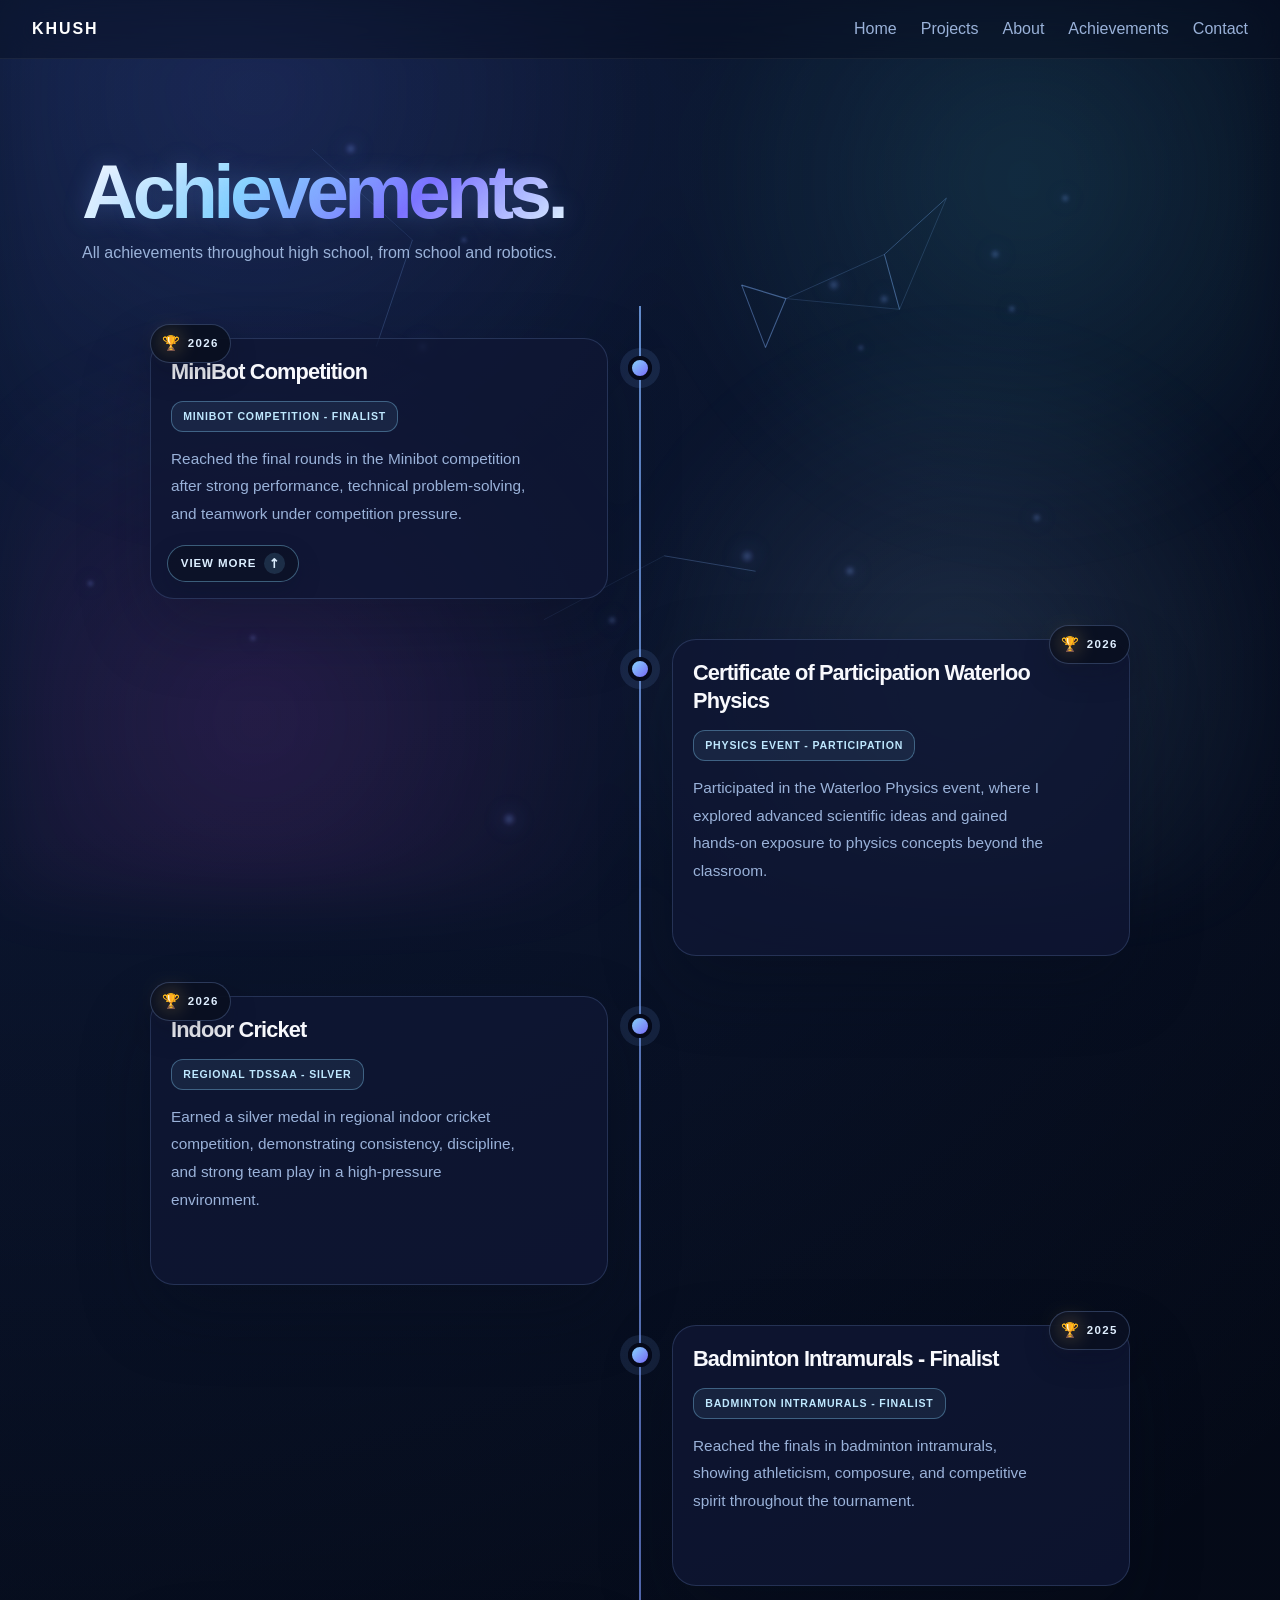
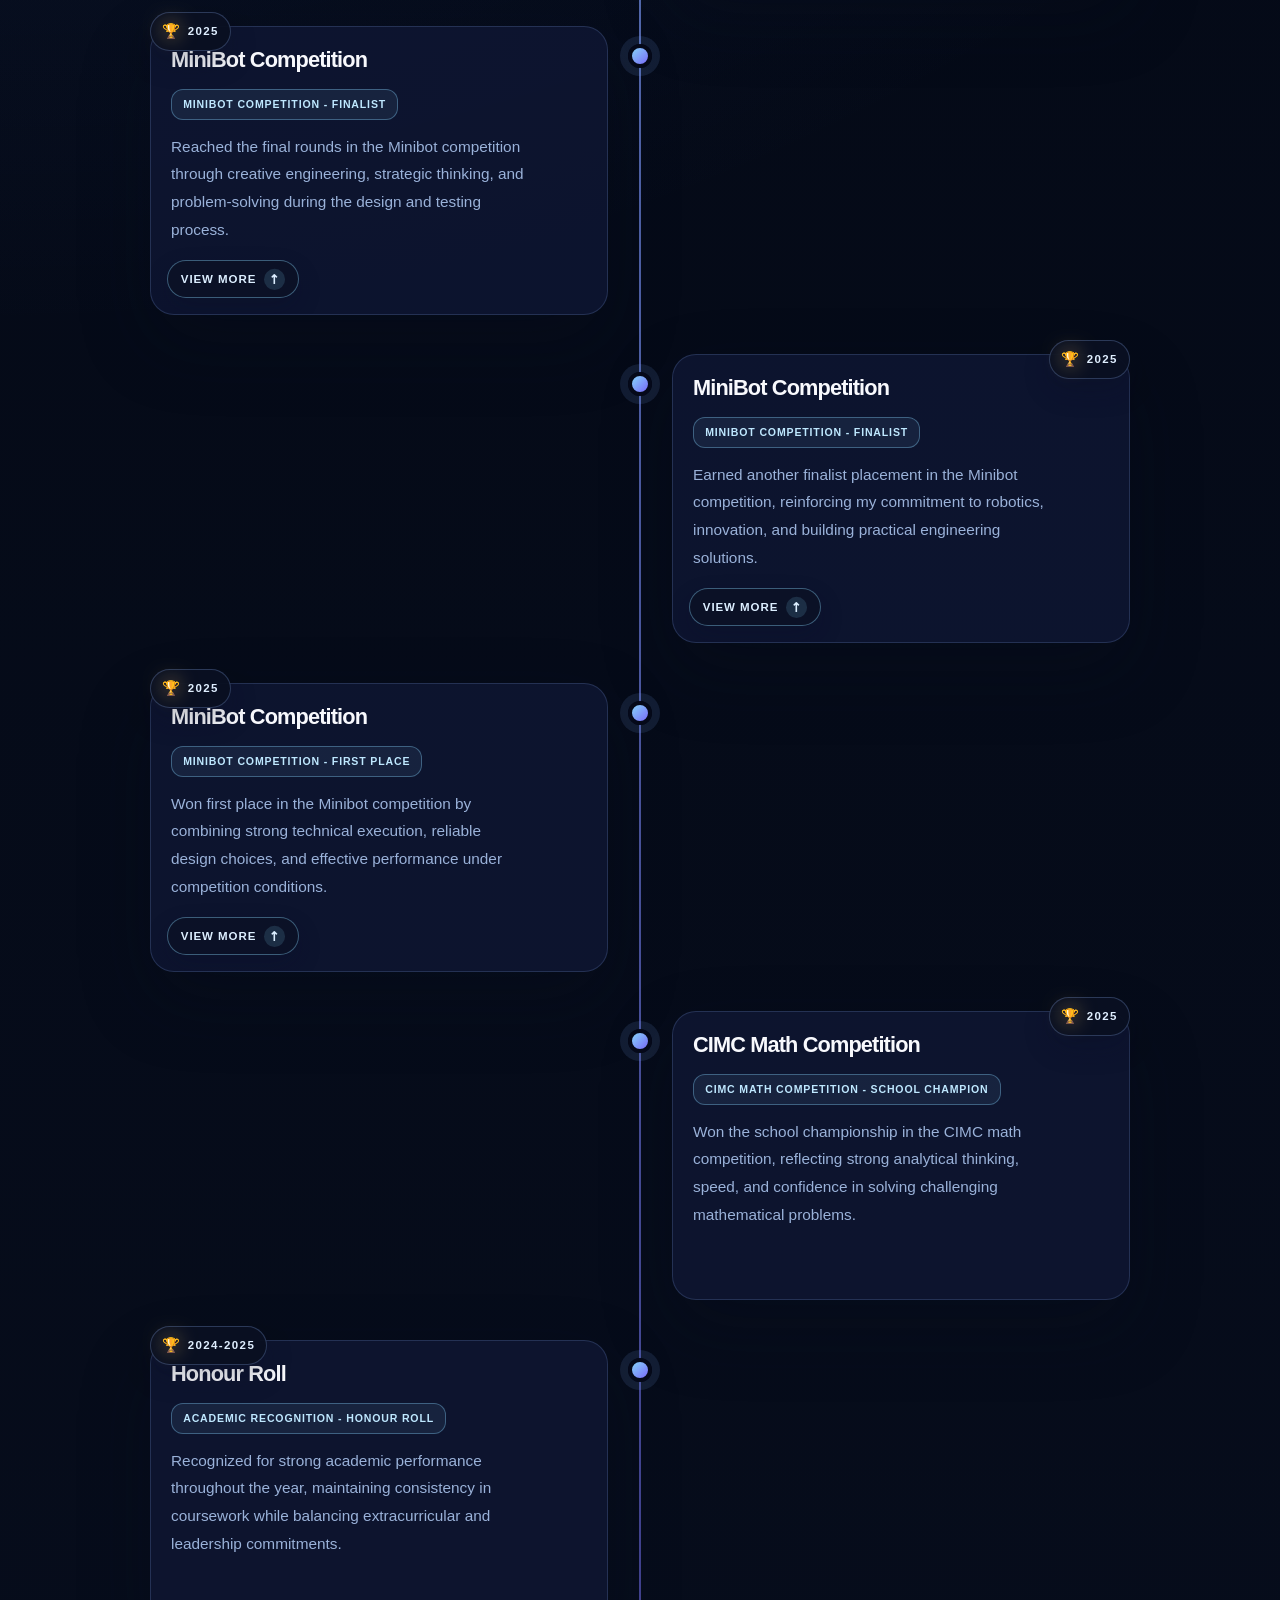
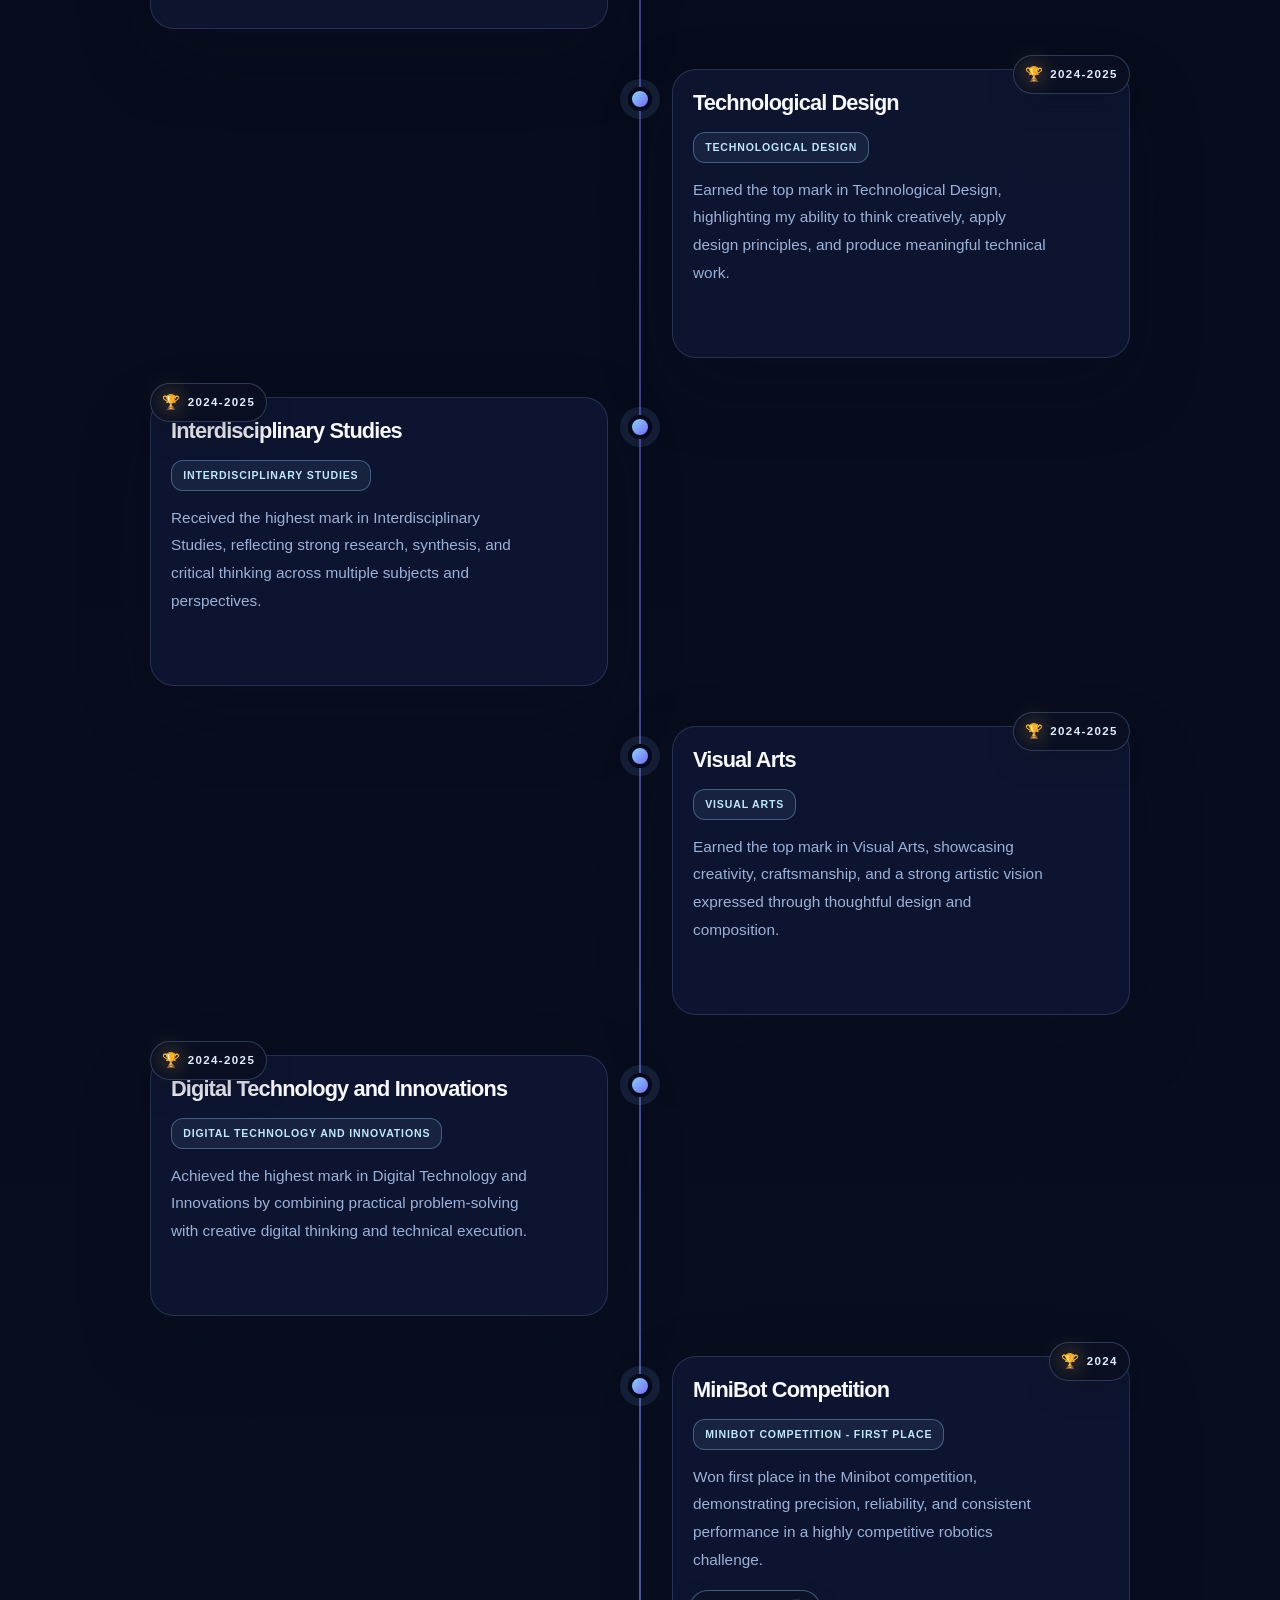
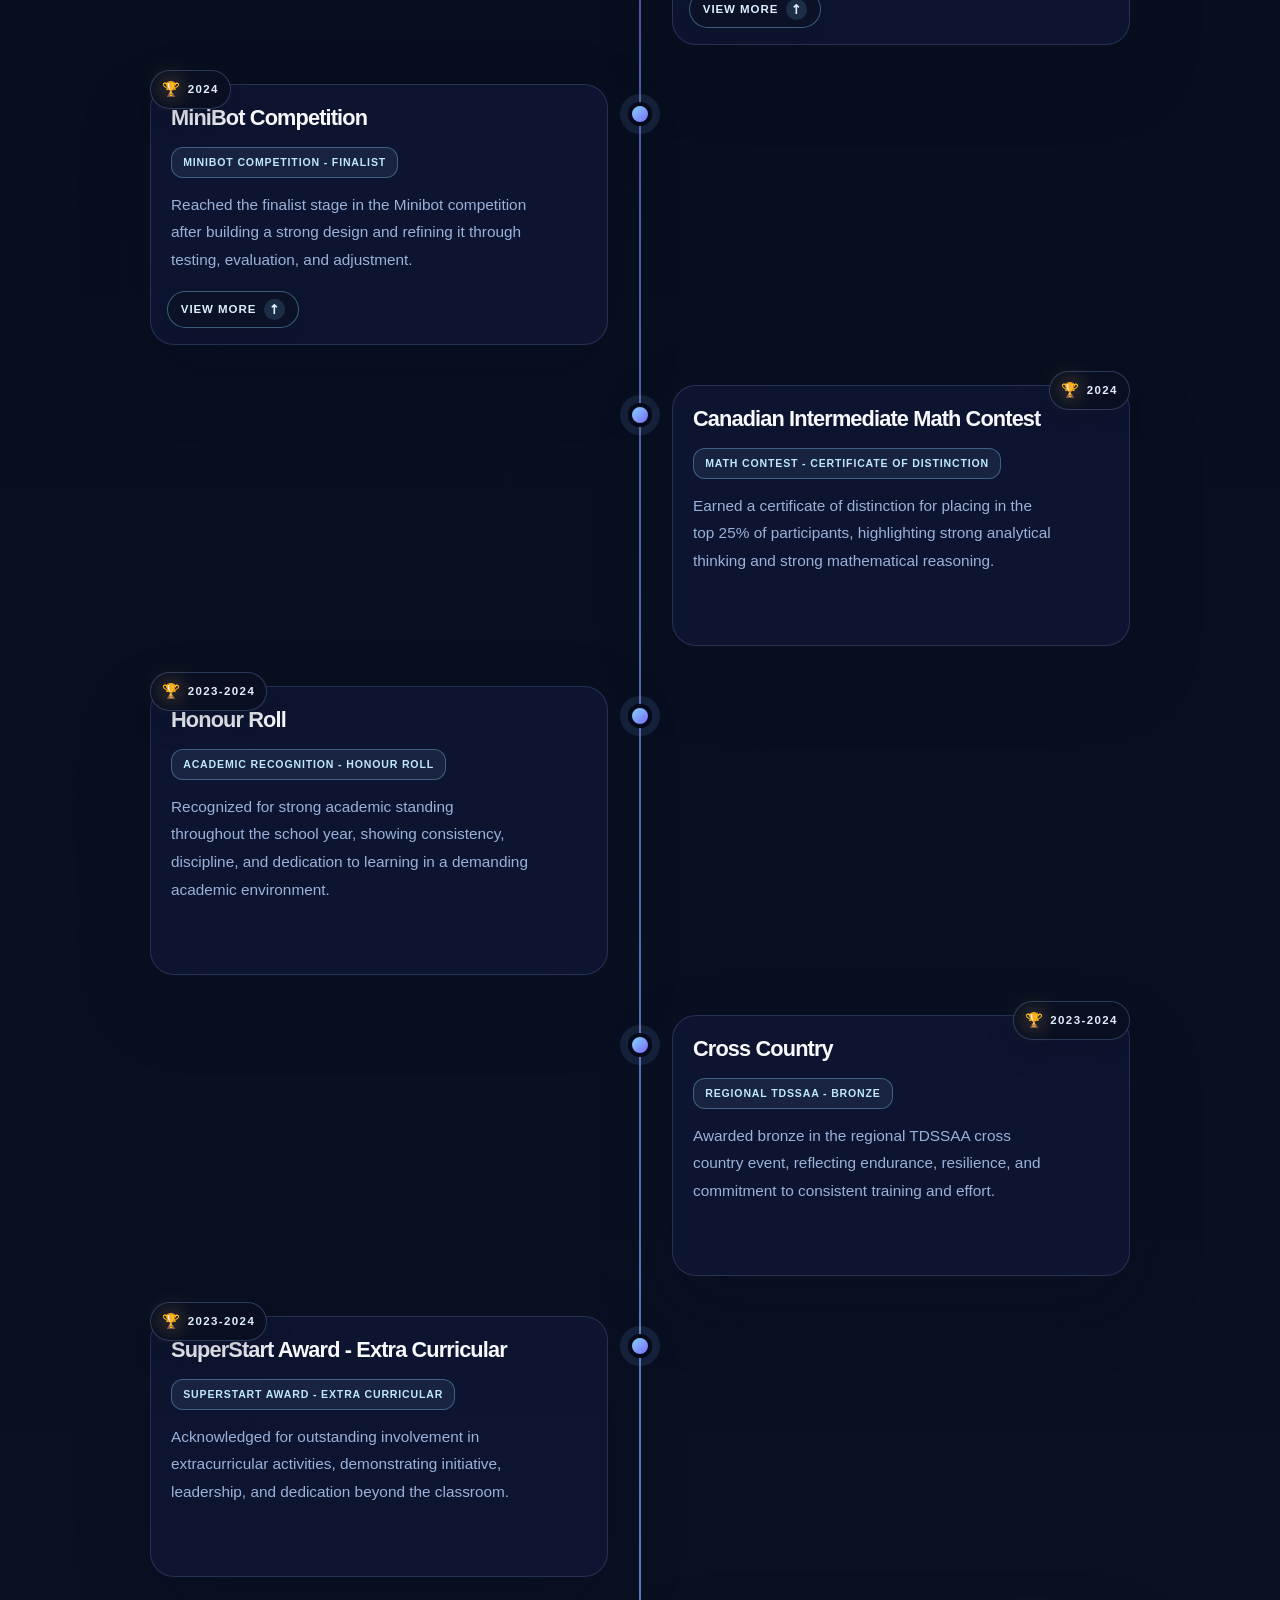
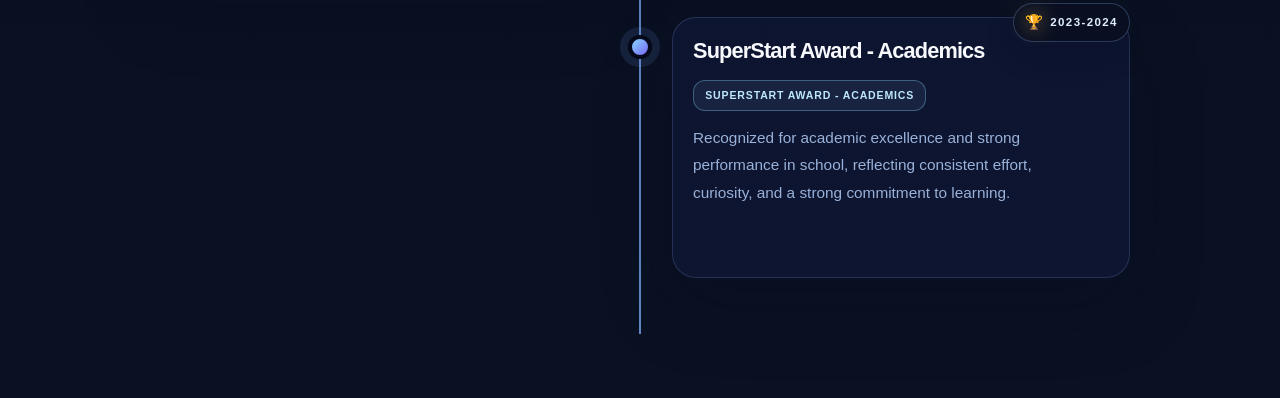
==== achievements.html @ 378b6eb4 "Initial portfolio" ====
<!DOCTYPE html>
<html lang="en">
<head>
  <meta charset="UTF-8" />
  <meta name="viewport" content="width=device-width, initial-scale=1.0" />
  <title>Achievements</title>
  <link rel="stylesheet" href="style.css" />
</head>
<body class="achievements-page">
  <div class="ambient-nodes" aria-hidden="true"></div>
  <div class="background-layer"></div>
  <div class="background-layer layer-two"></div>

  <header class="topbar">
    <a class="brand" href="index.html">KHUSH</a>
    <nav class="nav-links">
      <a href="index.html#home">Home</a>
      <a href="index.html#projects">Projects</a>
      <a href="index.html#about">About</a>
      <a href="achievements.html">Achievements</a>
      <a href="index.html#contact">Contact</a>
    </nav>
  </header>

  <main class="achievements-shell">
    <div class="achievements-header reveal">
      <h1 class="achievements-title">Achievements.</h1>
      <p>All achievements throughout high school, from school and robotics.</p>
    </div>

    <div class="timeline">
      <div class="timeline-item left">
        <div class="timeline-year"><span class="award-mark">🏆</span> 2026</div>
        <div class="timeline-card">
          <h3>MiniBot Competition</h3>
          <span class="timeline-tag">MiniBot Competition - Finalist</span>
          <p>Reached the final rounds in the Minibot competition after strong performance, technical problem-solving, and teamwork under competition pressure.</p>
          <a href="mini-bot.html" class="view-more">View More <span class="arrow">↗</span></a>
        </div>
      </div>

      <div class="timeline-item right">
        <div class="timeline-year"><span class="award-mark">🏆</span> 2026</div>
        <div class="timeline-card">
          <h3>Certificate of Participation Waterloo Physics</h3>
          <span class="timeline-tag">Physics Event - Participation</span>
          <p>Participated in the Waterloo Physics event, where I explored advanced scientific ideas and gained hands-on exposure to physics concepts beyond the classroom.</p>
        </div>
      </div>

      <div class="timeline-item left">
        <div class="timeline-year"><span class="award-mark">🏆</span> 2026</div>
        <div class="timeline-card">
          <h3>Indoor Cricket</h3>
          <span class="timeline-tag">Regional TDSSAA - Silver</span>
          <p>Earned a silver medal in regional indoor cricket competition, demonstrating consistency, discipline, and strong team play in a high-pressure environment.</p>
        </div>
      </div>

      <div class="timeline-item right">
        <div class="timeline-year"><span class="award-mark">🏆</span> 2025</div>
        <div class="timeline-card">
          <h3>Badminton Intramurals - Finalist</h3>
          <span class="timeline-tag">Badminton Intramurals - Finalist</span>
          <p>Reached the finals in badminton intramurals, showing athleticism, composure, and competitive spirit throughout the tournament.</p>
        </div>
      </div>

      <div class="timeline-item left">
        <div class="timeline-year"><span class="award-mark">🏆</span> 2025</div>
        <div class="timeline-card">
          <h3>MiniBot Competition</h3>
          <span class="timeline-tag">MiniBot Competition - Finalist</span>
          <p>Reached the final rounds in the Minibot competition through creative engineering, strategic thinking, and problem-solving during the design and testing process.</p>
          <a href="mini-bot.html" class="view-more">View More <span class="arrow">↗</span></a>
        </div>
      </div>

      <div class="timeline-item right">
        <div class="timeline-year"><span class="award-mark">🏆</span> 2025</div>
        <div class="timeline-card">
          <h3>MiniBot Competition</h3>
          <span class="timeline-tag">MiniBot Competition - Finalist</span>
          <p>Earned another finalist placement in the Minibot competition, reinforcing my commitment to robotics, innovation, and building practical engineering solutions.</p>
          <a href="mini-bot.html" class="view-more">View More <span class="arrow">↗</span></a>
        </div>
      </div>

      <div class="timeline-item left">
        <div class="timeline-year"><span class="award-mark">🏆</span> 2025</div>
        <div class="timeline-card">
          <h3>MiniBot Competition</h3>
          <span class="timeline-tag">MiniBot Competition - First Place</span>
          <p>Won first place in the Minibot competition by combining strong technical execution, reliable design choices, and effective performance under competition conditions.</p>
          <a href="mini-bot.html" class="view-more">View More <span class="arrow">↗</span></a>
        </div>
      </div>

      <div class="timeline-item right">
        <div class="timeline-year"><span class="award-mark">🏆</span> 2025</div>
        <div class="timeline-card">
          <h3>CIMC Math Competition</h3>
          <span class="timeline-tag">CIMC Math Competition - School Champion</span>
          <p>Won the school championship in the CIMC math competition, reflecting strong analytical thinking, speed, and confidence in solving challenging mathematical problems.</p>
        </div>
      </div>

      <div class="timeline-item left">
        <div class="timeline-year"><span class="award-mark">🏆</span> 2024-2025</div>
        <div class="timeline-card">
          <h3>Honour Roll</h3>
          <span class="timeline-tag">Academic Recognition - Honour Roll</span>
          <p>Recognized for strong academic performance throughout the year, maintaining consistency in coursework while balancing extracurricular and leadership commitments.</p>
        </div>
      </div>

      <div class="timeline-item right">
        <div class="timeline-year"><span class="award-mark">🏆</span> 2024-2025</div>
        <div class="timeline-card">
          <h3>Technological Design</h3>
          <span class="timeline-tag">Technological Design</span>
          <p>Earned the top mark in Technological Design, highlighting my ability to think creatively, apply design principles, and produce meaningful technical work.</p>
        </div>
      </div>

      <div class="timeline-item left">
        <div class="timeline-year"><span class="award-mark">🏆</span> 2024-2025</div>
        <div class="timeline-card">
          <h3>Interdisciplinary Studies</h3>
          <span class="timeline-tag">Interdisciplinary Studies</span>
          <p>Received the highest mark in Interdisciplinary Studies, reflecting strong research, synthesis, and critical thinking across multiple subjects and perspectives.</p>
        </div>
      </div>

      <div class="timeline-item right">
        <div class="timeline-year"><span class="award-mark">🏆</span> 2024-2025</div>
        <div class="timeline-card">
          <h3>Visual Arts</h3>
          <span class="timeline-tag">Visual Arts</span>
          <p>Earned the top mark in Visual Arts, showcasing creativity, craftsmanship, and a strong artistic vision expressed through thoughtful design and composition.</p>
        </div>
      </div>

      <div class="timeline-item left">
        <div class="timeline-year"><span class="award-mark">🏆</span> 2024-2025</div>
        <div class="timeline-card">
          <h3>Digital Technology and Innovations</h3>
          <span class="timeline-tag">Digital Technology and Innovations</span>
          <p>Achieved the highest mark in Digital Technology and Innovations by combining practical problem-solving with creative digital thinking and technical execution.</p>
        </div>
      </div>

      <div class="timeline-item right">
        <div class="timeline-year"><span class="award-mark">🏆</span> 2024</div>
        <div class="timeline-card">
          <h3>MiniBot Competition</h3>
          <span class="timeline-tag">MiniBot Competition - First Place</span>
          <p>Won first place in the Minibot competition, demonstrating precision, reliability, and consistent performance in a highly competitive robotics challenge.</p>
          <a href="mini-bot.html" class="view-more">View More <span class="arrow">↗</span></a>
        </div>
      </div>

      <div class="timeline-item left">
        <div class="timeline-year"><span class="award-mark">🏆</span> 2024</div>
        <div class="timeline-card">
          <h3>MiniBot Competition</h3>
          <span class="timeline-tag">MiniBot Competition - Finalist</span>
          <p>Reached the finalist stage in the Minibot competition after building a strong design and refining it through testing, evaluation, and adjustment.</p>
          <a href="mini-bot.html" class="view-more">View More <span class="arrow">↗</span></a>
        </div>
      </div>

      <div class="timeline-item right">
        <div class="timeline-year"><span class="award-mark">🏆</span> 2024</div>
        <div class="timeline-card">
          <h3>Canadian Intermediate Math Contest</h3>
          <span class="timeline-tag">Math Contest - Certificate of Distinction</span>
          <p>Earned a certificate of distinction for placing in the top 25% of participants, highlighting strong analytical thinking and strong mathematical reasoning.</p>
        </div>
      </div>

      <div class="timeline-item left">
        <div class="timeline-year"><span class="award-mark">🏆</span> 2023-2024</div>
        <div class="timeline-card">
          <h3>Honour Roll</h3>
          <span class="timeline-tag">Academic Recognition - Honour Roll</span>
          <p>Recognized for strong academic standing throughout the school year, showing consistency, discipline, and dedication to learning in a demanding academic environment.</p>
        </div>
      </div>

      <div class="timeline-item right">
        <div class="timeline-year"><span class="award-mark">🏆</span> 2023-2024</div>
        <div class="timeline-card">
          <h3>Cross Country</h3>
          <span class="timeline-tag">Regional TDSSAA - Bronze</span>
          <p>Awarded bronze in the regional TDSSAA cross country event, reflecting endurance, resilience, and commitment to consistent training and effort.</p>
        </div>
      </div>

      <div class="timeline-item left">
        <div class="timeline-year"><span class="award-mark">🏆</span> 2023-2024</div>
        <div class="timeline-card">
          <h3>SuperStart Award - Extra Curricular</h3>
          <span class="timeline-tag">SuperStart Award - Extra Curricular</span>
          <p>Acknowledged for outstanding involvement in extracurricular activities, demonstrating initiative, leadership, and dedication beyond the classroom.</p>
        </div>
      </div>

      <div class="timeline-item right">
        <div class="timeline-year"><span class="award-mark">🏆</span> 2023-2024</div>
        <div class="timeline-card">
          <h3>SuperStart Award - Academics</h3>
          <span class="timeline-tag">SuperStart Award - Academics</span>
          <p>Recognized for academic excellence and strong performance in school, reflecting consistent effort, curiosity, and a strong commitment to learning.</p>
        </div>
      </div>
    </div>
  </main>

  <script>
    (() => {
      const prefersReducedMotion = window.matchMedia('(prefers-reduced-motion: reduce)').matches;
      if (prefersReducedMotion) return;

      const revealItems = document.querySelectorAll('.timeline-item, .achievements-header');
      revealItems.forEach((item, index) => {
        item.classList.add('reveal');
        item.style.transitionDelay = `${index * 90}ms`;
      });

      const observer = new IntersectionObserver((entries) => {
        entries.forEach(entry => {
          if (entry.isIntersecting) {
            entry.target.classList.add('visible');
            observer.unobserve(entry.target);
          }
        });
      }, { threshold: 0.12 });

      revealItems.forEach(item => observer.observe(item));

      const container = document.querySelector('.ambient-nodes');
      if (!container) return;

      const svg = document.createElementNS('http://www.w3.org/2000/svg', 'svg');
      svg.setAttribute('class', 'ambient-network');
      svg.setAttribute('viewBox', '0 0 1440 900');
      svg.setAttribute('preserveAspectRatio', 'none');
      container.appendChild(svg);

      const pointer = { x: window.innerWidth / 2, y: window.innerHeight / 2, active: false };
      const nodes = [];
      let frameCount = 0;

      for (let i = 0; i < 16; i += 1) {
        const node = document.createElement('span');
        node.className = 'ambient-node';
        const size = Math.random() * 7 + 6;
        const x = Math.random() * (window.innerWidth - 140) + 70;
        const y = Math.random() * (window.innerHeight - 140) + 70;

        node.style.width = `${size}px`;
        node.style.height = `${size}px`;
        node.style.left = `${x}px`;
        node.style.top = `${y}px`;
        node.dataset.x = String(x);
        node.dataset.y = String(y);
        node.dataset.baseX = String(x);
        node.dataset.baseY = String(y);
        node.dataset.vx = '0';
        node.dataset.vy = '0';
        container.appendChild(node);
        nodes.push(node);
      }

      document.addEventListener('pointermove', event => {
        pointer.x += (event.clientX - pointer.x) * 0.08;
        pointer.y += (event.clientY - pointer.y) * 0.08;
        pointer.active = true;
      });

      document.addEventListener('pointerleave', () => {
        pointer.active = false;
      });

      document.querySelectorAll('.timeline-card').forEach(card => {
        card.addEventListener('pointermove', event => {
          const rect = card.getBoundingClientRect();
          const x = event.clientX - rect.left;
          const y = event.clientY - rect.top;
          card.style.setProperty('--pointer-x', `${x}px`);
          card.style.setProperty('--pointer-y', `${y}px`);
        });

        card.addEventListener('pointerleave', () => {
          card.style.setProperty('--pointer-x', '50%');
          card.style.setProperty('--pointer-y', '50%');
        });
      });

      function updateBackground() {
        frameCount += 1;
        const lines = [];
        const maxDistance = 150;

        nodes.forEach(node => {
          let x = Number(node.dataset.x);
          let y = Number(node.dataset.y);
          let vx = Number(node.dataset.vx);
          let vy = Number(node.dataset.vy);

          const baseX = Number(node.dataset.baseX);
          const baseY = Number(node.dataset.baseY);
          const pullX = (baseX - x) * 0.002;
          const pullY = (baseY - y) * 0.002;
          vx += pullX;
          vy += pullY;

          const dx = pointer.x - x;
          const dy = pointer.y - y;
          const distance = Math.hypot(dx, dy) || 1;

          if (pointer.active && distance < 210) {
            const force = (210 - distance) / 210;
            vx += (dx / distance) * 0.24 * force;
            vy += (dy / distance) * 0.24 * force;
          }

          vx *= 0.96;
          vy *= 0.96;
          x += vx;
          y += vy;

          x = Math.max(20, Math.min(window.innerWidth - 20, x));
          y = Math.max(20, Math.min(window.innerHeight - 20, y));

          node.dataset.x = String(x);
          node.dataset.y = String(y);
          node.dataset.vx = String(vx);
          node.dataset.vy = String(vy);
          node.style.left = `${x}px`;
          node.style.top = `${y}px`;

          const glow = pointer.active && distance < 190 ? 0.9 + (1 - distance / 190) * 0.9 : 0.6;
          node.style.opacity = String(glow);
          node.style.transform = `translate(-50%, -50%) scale(${0.9 + glow * 0.75})`;
        });

        for (let i = 0; i < nodes.length; i += 1) {
          for (let j = i + 1; j < nodes.length; j += 1) {
            const a = nodes[i];
            const b = nodes[j];
            const ax = Number(a.dataset.x);
            const ay = Number(a.dataset.y);
            const bx = Number(b.dataset.x);
            const by = Number(b.dataset.y);
            const dx = bx - ax;
            const dy = by - ay;
            const distance = Math.hypot(dx, dy) || 1;

            if (distance < maxDistance) {
              const opacity = 1 - distance / maxDistance;
              lines.push(`<line x1="${ax}" y1="${ay}" x2="${bx}" y2="${by}" stroke="rgba(132, 180, 255, ${0.18 + opacity * 0.42})" stroke-width="${0.6 + opacity * 0.9}" />`);
            }
          }
        }

        if (pointer.active) {
          nodes.forEach(node => {
            const x = Number(node.dataset.x);
            const y = Number(node.dataset.y);
            const dx = pointer.x - x;
            const dy = pointer.y - y;
            const distance = Math.hypot(dx, dy) || 1;

            if (distance < 180) {
              const opacity = 1 - distance / 180;
              lines.push(`<line x1="${x}" y1="${y}" x2="${pointer.x}" y2="${pointer.y}" stroke="rgba(164, 214, 255, ${0.08 + opacity * 0.22})" stroke-width="${0.5 + opacity * 0.8}" />`);
            }
          });
        }

        if (pointer.active || frameCount % 4 === 0) {
          svg.innerHTML = lines.join('');
        }

        requestAnimationFrame(updateBackground);
      }

      requestAnimationFrame(updateBackground);
    })();
  </script>
</body>
</html>
---- style.css ----
:root {
  color-scheme: dark;
  font-family: Inter, system-ui, -apple-system, BlinkMacSystemFont, 'Segoe UI', sans-serif;
  font-size: 16px;
  line-height: 1.6;
  color: #f8f9fd;
  background: #050816;
  --surface: rgba(11, 18, 46, 0.88);
  --surface-strong: rgba(15, 23, 57, 0.96);
  --accent: #59d6ff;
  --accent-strong: #7b6dff;
  --text-muted: #9ab2d9;
  --shadow: 0 35px 120px rgba(12, 23, 53, 0.28);
}

* {
  box-sizing: border-box;
}

html {
  scroll-behavior: smooth;
}

body {
  position: relative;
  margin: 0;
  min-height: 100vh;
  overflow-x: hidden;
  font-family: "Segoe UI", "Inter", "Helvetica Neue", Arial, sans-serif;
  background: radial-gradient(circle at top left, rgba(52, 87, 255, 0.24), transparent 28%),
    radial-gradient(circle at 20% 15%, rgba(121, 73, 255, 0.18), transparent 20%),
    radial-gradient(circle at right center, rgba(88, 245, 199, 0.12), transparent 28%),
    linear-gradient(160deg, #030414, #071020 35%, #0c1028 100%);
}

.ambient-nodes {
  position: fixed;
  inset: 0;
  pointer-events: none;
  z-index: 0;
  overflow: hidden;
}

.ambient-network {
  position: absolute;
  inset: 0;
  width: 100%;
  height: 100%;
  display: block;
}

.ambient-node {
  position: absolute;
  border-radius: 50%;
  background: radial-gradient(circle, rgba(168, 206, 255, 0.8), rgba(140, 160, 255, 0.28) 42%, transparent 72%);
  box-shadow: 0 0 18px rgba(131, 181, 255, 0.25);
  opacity: 0.7;
  transform: translate(-50%, -50%);
  will-change: transform, left, top, opacity;
}

.background-layer {
  position: fixed;
  inset: 0;
  pointer-events: none;
  background: radial-gradient(circle at 20% 10%, rgba(101, 122, 255, 0.14), transparent 35%),
    radial-gradient(circle at 80% 20%, rgba(86, 236, 255, 0.12), transparent 30%);
  filter: blur(32px);
  animation: drift 18s infinite alternate ease-in-out;
}

.background-layer.layer-two {
  background: radial-gradient(circle at 20% 80%, rgba(234, 80, 255, 0.12), transparent 32%),
    radial-gradient(circle at 75% 75%, rgba(154, 210, 255, 0.14), transparent 30%);
  animation-duration: 24s;
}

.ambient-nodes {
  position: fixed;
  inset: 0;
  pointer-events: none;
  z-index: 0;
  overflow: hidden;
}

.ambient-node {
  position: absolute;
  border-radius: 50%;
  background: radial-gradient(circle, rgba(133, 170, 255, 0.55), rgba(120, 142, 255, 0.18) 42%, transparent 70%);
  filter: blur(1px);
  opacity: 0.35;
  transition: transform 0.2s ease-out, opacity 0.2s ease-out;
}

@keyframes drift {
  from { transform: translate(0, 0) scale(1); }
  to { transform: translate(14px, -16px) scale(1.05); }
}

.topbar {
  position: sticky;
  top: 0;
  z-index: 20;
  display: flex;
  justify-content: space-between;
  align-items: center;
  gap: 1rem;
  padding: 1rem 2rem;
  backdrop-filter: blur(22px);
  background: rgba(8, 14, 32, 0.45);
  border-bottom: 1px solid rgba(255, 255, 255, 0.06);
}

.brand {
  color: #fff;
  font-weight: 700;
  letter-spacing: 0.12em;
  text-decoration: none;
}

.nav-links {
  display: flex;
  align-items: center;
  gap: 1.5rem;
}

.nav-links a {
  color: var(--text-muted);
  text-decoration: none;
  transition: color 0.24s ease;
}

.nav-links a:hover {
  color: #fff;
}

.nav-toggle {
  display: none;
  border: none;
  background: rgba(255, 255, 255, 0.08);
  color: #fff;
  padding: 0.85rem 1rem;
  border-radius: 999px;
  cursor: pointer;
}

.nav-links {
  display: flex;
  align-items: center;
  gap: 1.5rem;
  overflow: hidden;
}

.nav-links.open {
  max-height: 260px;
  opacity: 1;
}

.section {
  position: relative;
  max-width: 1240px;
  margin: 0 auto;
  padding: 4.5rem 2rem;
  z-index: 1;
}

.hero {
  display: grid;
  grid-template-columns: minmax(280px, 0.9fr) minmax(0, 1.4fr);
  gap: 4rem;
  align-items: flex-start;
  padding-top: 8rem;
  padding-bottom: 2rem;
  min-height: 70vh;
}

.hero-panel {
  position: relative;
  display: flex;
  flex-direction: column;
  align-items: center;
  justify-content: flex-start;
  gap: 1.75rem;
  min-height: 520px;
  padding-top: 0;
}

.portrait-wrap {
  display: flex;
  justify-content: center;
  align-items: center;
  width: min(100%, 320px);
  margin: 0;
}

.portrait-frame {
  position: relative;
  width: 270px;
  height: 270px;
  border-radius: 50%;
  overflow: hidden;
  border: 2px solid rgba(150, 196, 255, 0.4);
  box-shadow: 0 25px 65px rgba(87, 111, 255, 0.18);
  background: linear-gradient(135deg, rgba(92, 124, 255, 0.3), rgba(72, 235, 255, 0.18));
  margin-top: 0;
}

.portrait-frame img {
  width: 100%;
  height: 100%;
  object-fit: cover;
  display: block;
}

.panel-blob {
  position: absolute;
  inset: -80px -30px auto auto;
  width: 220px;
  height: 220px;
  background: radial-gradient(circle, rgba(92, 253, 206, 0.26), transparent 55%);
  filter: blur(38px);
  z-index: -1;
}

.hero-copy {
  display: flex;
  flex-direction: column;
  align-items: flex-start;
}

.intro-line {
  margin: 0 0 1rem;
  display: flex;
  flex-direction: column;
  gap: 0.2rem;
  line-height: 0.92;
}

.intro-prefix {
  color: #f4f8ff;
  font-size: clamp(3.2rem, 5vw, 5.3rem);
  font-weight: 600;
  letter-spacing: -0.06em;
  font-family: Arial, Helvetica, sans-serif;
}

.intro-name {
  display: inline-block;
  font-size: clamp(3.2rem, 5vw, 5.3rem);
  font-weight: 700;
  letter-spacing: -0.06em;
  background: linear-gradient(135deg, #ffffff 0%, #dff3ff 12%, #8ad8ff 35%, #7d6dff 68%, #e3f7ff 100%);
  -webkit-background-clip: text;
  background-clip: text;
  color: transparent;
  text-shadow: 0 0 24px rgba(120, 168, 255, 0.26);
  font-family: Arial, Helvetica, sans-serif;
}

.hero-detail-stack {
  width: 100%;
  display: flex;
  flex-direction: column;
  gap: 1.4rem;
  padding-top: 2rem;
  padding-bottom: 4rem;
}

.hero-subtitle {
  margin: 0;
  color: #a9c4ff;
  font-size: 1rem;
  letter-spacing: 0.1em;
  text-transform: uppercase;
  font-family: 'Segoe UI', Tahoma, Geneva, Verdana, sans-serif;
}

.hero-copy h1 {
  font-size: clamp(2.7rem, 4.2vw, 4.5rem);
  margin: 0;
  line-height: 1.04;
  font-family: 'Palatino Linotype', 'Book Antiqua', Georgia, serif;
  letter-spacing: -0.05em;
}

.hero-intro {
  margin: 0;
  color: #dbeaff;
  font-size: clamp(0.9rem, 1.2vw, 1.2rem);
  line-height: 1.7;
  max-width: 48rem;
  font-family: 'Palatino Linotype', 'Book Antiqua', Georgia, serif;
}

.hero-text {
  max-width: 48rem;
  margin: 0;
  color: var(--text-muted);
  font-size: 1rem;
  line-height: 1.9;
  font-family: 'Palatino Linotype', 'Book Antiqua', Georgia, serif;
}

.hero-actions {
  display: flex;
  gap: 1rem;
  flex-wrap: wrap;
  margin-top: 0.5rem;
}

.feature-actions {
  margin-top: 1.5rem;
}

.btn {
  display: inline-flex;
  align-items: center;
  justify-content: center;
  padding: 1rem 1.5rem;
  border-radius: 999px;
  text-decoration: none;
  transition: transform 0.24s ease, background 0.24s ease, box-shadow 0.24s ease;
}

.btn:hover {
  transform: translateY(-2px);
}

.btn-primary {
  background: linear-gradient(135deg, #4e84ff, #55f7ff 70%);
  color: #051220;
  box-shadow: 0 18px 50px rgba(64, 138, 255, 0.25);
}

.btn-secondary {
  border: 1px solid rgba(255, 255, 255, 0.14);
  color: #f5f8ff;
  background: rgba(255, 255, 255, 0.05);
}

.hero-card {
  border-radius: 32px;
  background: rgba(11, 19, 42, 0.95);
  padding: 2rem;
  border: 1px solid rgba(255, 255, 255, 0.07);
  box-shadow: var(--shadow);
  transform: translateY(0);
  transition: transform 0.35s ease;
  animation: float 8s ease-in-out infinite alternate;
  font-family: 'Palatino Linotype', 'Book Antiqua', Georgia, serif;
}

.hero-card:hover {
  transform: translateY(-14px) rotate(-0.3deg);
}

@keyframes float {
  from { transform: translateY(0); }
  to { transform: translateY(-10px); }
}

.typed-text {
  display: inline-block;
  min-width: 6ch;
  color: var(--accent);
}

.typed-text::after {
  content: '';
  display: inline-block;
  width: 2px;
  height: 1.15em;
  margin-left: 0.22em;
  background: currentColor;
  animation: blink 1.1s steps(2, start) infinite;
}

@keyframes blink {
  0%, 100% { opacity: 1; }
  50% { opacity: 0; }
}

.card-glow {
  background: linear-gradient(180deg, rgba(15, 23, 57, 0.95), rgba(7, 12, 33, 0.88));
}

.feature-header,
.hero-card-heading {
  display: flex;
  justify-content: space-between;
  align-items: center;
  gap: 2rem;
  margin-bottom: 1.4rem;
  color: var(--text-muted);
  font-family: 'Palatino Linotype', 'Book Antiqua', Georgia, serif;
}

.feature-band {
  padding-top: 1rem;
  padding-bottom: 4rem;
}

.clubs-section {
  padding-top: 0.2rem;
}

.school-card {
  margin-top: 0.8rem;
  padding: 1.25rem 1.25rem 1rem;
  border-radius: 32px;
  background: rgba(9, 16, 33, 0.92);
  border: 1px solid rgba(155, 181, 255, 0.18);
  box-shadow: 0 28px 70px rgba(14, 24, 52, 0.18);
}

.school-card-header {
  margin-bottom: 0.9rem;
  padding-bottom: 0.7rem;
  border-bottom: 1px solid rgba(255, 255, 255, 0.08);
}

.school-name {
  color: #edf4ff;
  font-size: clamp(1.5rem, 2vw, 2.1rem);
  font-weight: 700;
  letter-spacing: -0.04em;
}

.clubs-grid {
  display: grid;
  grid-template-columns: repeat(2, minmax(0, 1fr));
  gap: 1.00rem;
}

.club-card {
  --pointer-x: 50%;
  --pointer-y: 50%;
  position: relative;
  display: flex;
  align-items: stretch;
  justify-content: stretch;
  min-height: 20px;
  padding: 0.8rem 1rem 0.75rem;
  border-radius: 22px;
  background: rgba(12, 20, 41, 0.9);
  border: 1px solid rgba(152, 186, 255, 0.18);
  box-shadow: 0 18px 45px rgba(18, 32, 74, 0.14);
  overflow: hidden;
  transition: transform 0.3s ease, border-color 0.3s ease, box-shadow 0.3s ease, background 0.3s ease;
}

.club-card::before {
  content: '';
  position: absolute;
  inset: 0;
  background: radial-gradient(220px circle at var(--pointer-x) var(--pointer-y), rgba(133, 200, 255, 0.2), rgba(90, 120, 255, 0.08) 28%, transparent 64%);
  opacity: 0;
  transition: opacity 0.3s ease;
  pointer-events: none;
}

.club-card:hover {
  transform: translateY(-6px);
  border-color: rgba(124, 203, 255, 0.55);
  box-shadow: 0 24px 60px rgba(56, 98, 220, 0.18);
}

.club-card:hover::before {
  opacity: 1;
}

.club-card-full {
  grid-column: 1 / -1;
}

.featured-gold {
  background: linear-gradient(135deg, rgba(117, 92, 15, 0.95), rgba(194, 149, 34, 0.85));
  border-color: rgba(255, 214, 102, 0.7);
  box-shadow: 0 28px 70px rgba(194, 149, 34, 0.2);
  transition: transform 0.35s ease, box-shadow 0.35s ease, filter 0.35s ease;
}

.featured-gold::before {
  background: radial-gradient(220px circle at var(--pointer-x) var(--pointer-y), rgba(255, 225, 136, 0.42), rgba(255, 181, 54, 0.18) 24%, transparent 62%);
}

.featured-gold:hover {
  transform: translateY(-8px) scale(1.01);
  box-shadow: 0 32px 90px rgba(194, 149, 34, 0.32);
  filter: saturate(1.08);
}

.featured-gold:hover::before {
  opacity: 1;
}

.club-year {
  position: absolute;
  top: 0.8rem;
  right: 0.8rem;
  padding: 0.35rem 0.6rem;
  border-radius: 999px;
  border: 1px solid rgba(255, 255, 255, 0.15);
  background: rgba(255, 255, 255, 0.04);
  color: #dfeaff;
  font-size: 0.68rem;
  font-weight: 700;
  letter-spacing: 0.04em;
  z-index: 1;
}

.club-content {
  position: relative;
  z-index: 1;
  display: flex;
  flex-direction: column;
  align-items: flex-start;
  justify-content: center;
  gap: 0.38rem;
  text-align: left;
  width: 100%;
  padding-top: 1.2rem;
}

.club-name {
  display: inline-flex;
  align-items: center;
  flex-wrap: wrap;
  gap: 0.5rem;
  color: #edf4ff;
  font-size: clamp(1.05rem, 1.8vw, 1.4rem);
  font-weight: 700;
  letter-spacing: -0.04em;
}

.club-role {
  display: inline-block;
  padding: 0.22rem 0.5rem;
  border-radius: 999px;
  background: rgba(255, 255, 255, 0.08);
  border: 1px solid rgba(255, 255, 255, 0.12);
  color: #bfe2ff;
  font-size: 0.64rem;
  font-weight: 700;
  letter-spacing: 0.04em;
  text-transform: uppercase;
}

.club-social {
  display: inline-flex;
  align-items: center;
  justify-content: center;
  width: 2rem;
  height: 2rem;
  border-radius: 50%;
  background: rgba(255, 255, 255, 0.12);
  border: 1px solid rgba(255, 255, 255, 0.2);
  transition: transform 0.25s ease, background 0.25s ease, border-color 0.25s ease;
}

.club-social:hover {
  transform: translateY(-2px) scale(1.04);
  background: rgba(255, 255, 255, 0.18);
  border-color: rgba(255, 255, 255, 0.35);
}

.club-social svg {
  width: 1rem;
  height: 1rem;
  fill: currentColor;
}

.club-detail {
  color: rgba(236, 242, 255, 0.8);
  font-size: 0.92rem;
  line-height: 1.5;
}

.featured-gold .club-name,
.featured-gold .club-detail,
.featured-gold .club-year,
.featured-gold .club-role,
.featured-gold .club-social {
  color: #fffaf0;
}

.feature-panel {
  position: relative;
  max-width: 1240px;
  margin: 0 auto;
}

.feature-panel-inner {
  position: relative;
  border-radius: 32px;
  background: linear-gradient(135deg, rgba(9, 21, 44, 0.96), rgba(14, 31, 62, 0.95));
  border: 1px solid rgba(118, 170, 255, 0.25);
  box-shadow: 0 28px 70px rgba(41, 101, 255, 0.18);
  padding: 2.5rem 2.25rem;
  overflow: hidden;
  font-family: 'Palatino Linotype', 'Book Antiqua', Georgia, serif;
}

.feature-panel-inner::before {
  content: '';
  position: absolute;
  inset: auto -60px -90px auto;
  width: 260px;
  height: 260px;
  border-radius: 50%;
  background: radial-gradient(circle, rgba(80, 170, 255, 0.32), transparent 60%);
  filter: blur(18px);
}

.feature-panel-inner h2,
.hero-card h2 {
  position: relative;
  z-index: 1;
  margin: 0;
  font-size: clamp(2rem, 3vw, 2.9rem);
  line-height: 1.08;
  font-family: 'Palatino Linotype', 'Book Antiqua', Georgia, serif;
  letter-spacing: -0.04em;
}

.feature-panel-inner p,
.hero-card p {
  position: relative;
  z-index: 1;
  color: var(--text-muted);
  margin: 1rem 0 1.8rem;
  font-family: 'Palatino Linotype', 'Book Antiqua', Georgia, serif;
  font-size: 1.04rem;
  line-height: 1.8;
}

.feature-panel-inner .color,
.hero-copy .color {
  color: #80d9ff;
}

.feature-panel-inner .typed-text,
.hero-copy .typed-text {
  display: inline-block;
  min-width: 6ch;
  color: #7fe0ff;
  font-weight: 700;
  background: linear-gradient(135deg, #dff7ff 0%, #73d9ff 30%, #7e6fff 100%);
  -webkit-background-clip: text;
  background-clip: text;
  color: transparent;
  text-shadow: 0 0 22px rgba(127, 224, 255, 0.25);
}

.status {
  color: #74d68d;
  font-weight: 700;
  font-family: 'Palatino Linotype', 'Book Antiqua', Georgia, serif;
}

.hero-stats {
  display: grid;
  grid-template-columns: repeat(3, minmax(0, 1fr));
  gap: 1rem;
}

.hero-stats div {
  background: rgba(255, 255, 255, 0.04);
  border: 1px solid rgba(255, 255, 255, 0.06);
  padding: 1rem 1rem;
  border-radius: 20px;
}

.hero-stats strong {
  display: block;
  font-size: 1.5rem;
  color: #fff;
  font-family: 'Palatino Linotype', 'Book Antiqua', Georgia, serif;
}

.hero-stats span {
  color: var(--text-muted);
  font-size: 0.95rem;
}

.stats-showcase {
  min-height: 55vh;
  display: flex;
  align-items: center;
  justify-content: center;
  padding-top: 0.5rem;
  padding-bottom: 1.5rem;
}

.stats-inner {
  width: min(1200px, calc(100% - 2rem));
  display: grid;
  grid-template-columns: repeat(3, minmax(0, 1fr));
  gap: 1rem;
}

.metric-card {
  --pointer-x: 50%;
  --pointer-y: 50%;
  position: relative;
  display: flex;
  flex-direction: column;
  align-items: center;
  justify-content: center;
  min-height: 190px;
  padding: 1rem 1rem 1.1rem;
  border-radius: 22px;
  background: rgba(12, 20, 41, 0.9);
  border: 1px solid rgba(152, 186, 255, 0.18);
  box-shadow: 0 18px 45px rgba(18, 32, 74, 0.14);
  overflow: hidden;
  transition: transform 0.3s ease, border-color 0.3s ease, box-shadow 0.3s ease, background 0.3s ease;
}

.metric-card::before {
  content: '';
  position: absolute;
  inset: 0;
  background: radial-gradient(220px circle at var(--pointer-x) var(--pointer-y), rgba(133, 200, 255, 0.2), rgba(90, 120, 255, 0.08) 28%, transparent 64%);
  opacity: 0;
  transition: opacity 0.3s ease;
  pointer-events: none;
}

.metric-card:hover {
  transform: translateY(-6px);
  border-color: rgba(124, 203, 255, 0.55);
  box-shadow: 0 24px 60px rgba(56, 98, 220, 0.18);
}

.metric-card:hover::before {
  opacity: 1;
}

.metric-label {
  position: relative;
  z-index: 1;
  margin-top: 0.5rem;
  color: rgba(236, 242, 255, 0.8);
  font-size: 0.7rem;
  line-height: 1.45;
  letter-spacing: 0.12em;
  text-transform: uppercase;
  text-align: center;
  max-width: 18ch;
  font-weight: 700;
  font-family: Arial, Helvetica, sans-serif;
}

.metric-number {
  position: relative;
  z-index: 1;
  display: inline-flex;
  align-items: baseline;
  justify-content: center;
  gap: 0.12rem;
  font-size: clamp(3rem, 4vw, 4.6rem);
  line-height: 1;
  font-weight: 900;
  letter-spacing: -0.06em;
  background: linear-gradient(135deg, #ffffff 0%, #dff3ff 12%, #8ad8ff 35%, #7d6dff 68%, #e3f7ff 100%);
  -webkit-background-clip: text;
  background-clip: text;
  color: transparent;
  text-shadow: 0 0 24px rgba(120, 168, 255, 0.26);
  font-family: Arial, Helvetica, sans-serif;
}

.section-heading {
  margin-bottom: 2rem;
}

.section-heading h2 {
  font-size: clamp(2.1rem, 3vw, 3rem);
  margin: 0.5rem 0 0;
}

.projects-section {
  padding-top: 2rem;
}

.filters {
  display: flex;
  flex-wrap: wrap;
  gap: 0.85rem;
  margin-bottom: 2rem;
}

.filter-btn {
  border: 1px solid rgba(255, 255, 255, 0.08);
  background: rgba(255, 255, 255, 0.04);
  color: var(--text-muted);
  padding: 0.95rem 1.35rem;
  border-radius: 999px;
  cursor: pointer;
  transition: background 0.24s ease, color 0.24s ease, transform 0.24s ease;
}

.filter-btn:hover,
.filter-btn.active {
  background: rgba(83, 143, 255, 0.18);
  color: #fff;
  transform: translateY(-2px);
}

.project-grid {
  display: grid;
  grid-template-columns: repeat(3, minmax(0, 1fr));
  gap: 1.6rem;
}

.project-card {
  --pointer-x: 50%;
  --pointer-y: 50%;
  position: relative;
  padding: 1.8rem;
  border-radius: 28px;
  background: rgba(9, 16, 34, 0.92);
  border: 1px solid rgba(255, 255, 255, 0.06);
  overflow: hidden;
  cursor: default;
  transition: transform 0.35s ease, box-shadow 0.35s ease;
}

.project-card-clickable {
  cursor: pointer;
}

.project-card-top {
  display: flex;
  justify-content: space-between;
  align-items: center;
  gap: 1rem;
  margin-bottom: 1.2rem;
}

.project-card-image {
  display: block;
  width: 100%;
  height: 180px;
  margin: 0 0 1.2rem;
  border-radius: 18px;
  border: 1px solid rgba(142, 182, 255, 0.2);
  object-fit: cover;
}

.project-card-image-top,
.project-detail-image-top {
  object-position: center 15%;
}

.project-label {
  display: inline-flex;
  align-items: center;
  padding: 0.45rem 0.85rem;
  border-radius: 999px;
  font-size: 0.78rem;
  letter-spacing: 0.01em;
  color: #90c9ff;
  background: rgba(83, 143, 255, 0.12);
}

.project-link {
  color: #59d6ff;
  text-decoration: none;
  font-weight: 600;
  transition: color 0.25s ease;
}

.project-link:hover {
  color: #a3ecff;
}

.project-github-link {
  margin-left: 0.85rem;
}

.no-results {
  color: var(--text-muted);
  grid-column: 1 / -1;
  padding: 2rem 1rem;
  text-align: center;
  background: rgba(255, 255, 255, 0.04);
  border-radius: 24px;
}

.project-card::before {
  content: '';
  position: absolute;
  inset: 0;
  background: radial-gradient(220px circle at var(--pointer-x) var(--pointer-y), rgba(136, 202, 255, 0.22), rgba(125, 109, 255, 0.08) 28%, transparent 62%);
  opacity: 0;
  transition: opacity 0.3s ease;
  pointer-events: none;
}

.project-card > * {
  position: relative;
  z-index: 1;
}

.project-card:hover {
  transform: translateY(-10px);
  box-shadow: 0 30px 70px rgba(29, 72, 184, 0.18);
}

.project-card:hover::before {
  opacity: 1;
}

.project-card-header {
  display: flex;
  align-items: center;
  justify-content: space-between;
  gap: 0.8rem;
  margin-bottom: 0.8rem;
}

.project-card h3 {
  margin: 0;
  font-size: 1.4rem;
}

.project-year {
  display: inline-flex;
  align-items: center;
  padding: 0.35rem 0.7rem;
  border-radius: 999px;
  font-size: 0.72rem;
  font-weight: 700;
  letter-spacing: 0.06em;
  color: #dfeeff;
  background: rgba(83, 143, 255, 0.12);
  border: 1px solid rgba(128, 176, 255, 0.18);
}

.project-card p {
  color: var(--text-muted);
  margin: 0 0 1.5rem;
}

.project-tags {
  display: flex;
  flex-wrap: wrap;
  gap: 0.6rem;
}

.project-tag {
  padding: 0.55rem 0.9rem;
  border-radius: 999px;
  font-size: 0.8rem;
  color: #b3c4e4;
  background: rgba(255, 255, 255, 0.05);
}

.project-detail-page {
  background: radial-gradient(circle at top left, rgba(52, 87, 255, 0.2), transparent 28%),
    radial-gradient(circle at 80% 15%, rgba(116, 138, 255, 0.12), transparent 24%),
    linear-gradient(160deg, #030414, #071020 35%, #0c1028 100%);
}

.project-detail-shell {
  max-width: 1180px;
  margin: 0 auto;
  padding: 6rem 2rem 4rem;
}

.project-detail-header {
  margin-bottom: 2rem;
}

.project-detail-header a {
  color: #9ed9ff;
  text-decoration: none;
}

.project-detail-layout {
  --pointer-x: 50%;
  --pointer-y: 50%;
  position: relative;
  display: grid;
  grid-template-columns: 1.1fr 0.9fr;
  gap: 2rem;
  padding: 2rem;
  border-radius: 32px;
  background: rgba(9, 16, 34, 0.9);
  border: 1px solid rgba(142, 182, 255, 0.18);
  box-shadow: 0 28px 90px rgba(16, 31, 69, 0.28);
}

.project-detail-layout::before {
  content: '';
  position: absolute;
  inset: 0;
  border-radius: inherit;
  background: radial-gradient(280px circle at var(--pointer-x) var(--pointer-y), rgba(138, 216, 255, 0.2), rgba(125, 109, 255, 0.08) 30%, transparent 68%);
  opacity: 0;
  transition: opacity 0.25s ease;
  pointer-events: none;
}

.project-detail-layout:hover::before {
  opacity: 1;
}

.project-detail-layout > * {
  position: relative;
  z-index: 1;
}

.project-detail-gallery {
  display: grid;
  grid-template-columns: repeat(2, minmax(0, 1fr));
  gap: 1rem;
}

.project-detail-gallery img {
  width: 100%;
  height: 220px;
  object-fit: cover;
  border-radius: 24px;
  border: 1px solid rgba(255, 255, 255, 0.08);
  transition: transform 0.3s ease, border-color 0.3s ease, box-shadow 0.3s ease, filter 0.3s ease;
}

.project-detail-gallery img:hover {
  transform: translateY(-6px) scale(1.02);
  border-color: rgba(138, 216, 255, 0.55);
  box-shadow: 0 18px 42px rgba(76, 118, 255, 0.24), 0 0 24px rgba(138, 216, 255, 0.12);
  filter: saturate(1.08) brightness(1.04);
}

.project-detail-gallery.todo-gallery {
  grid-template-columns: repeat(2, minmax(0, 1fr));
}

.project-detail-gallery.todo-gallery img {
  height: 550px;
  object-fit: contain;
}

.project-detail-gallery.spotify-clone-gallery {
  grid-template-columns: repeat(2, minmax(0, 1fr));
}

.project-detail-gallery.spotify-clone-gallery img {
  height: 550px;
  object-fit: contain;
}

.project-detail-gallery.ecommerce-gallery {
  grid-template-columns: 1fr;
}

.project-detail-gallery.ecommerce-gallery img {
  height: 280px;
  min-height: 0;
  object-fit: contain;
  border: 0;
}

.project-detail-info {
  display: flex;
  flex-direction: column;
  justify-content: center;
  transition: transform 0.3s ease, filter 0.3s ease;
}

.project-detail-info:hover {
  transform: translateY(-4px);
  filter: brightness(1.04);
}

.project-detail-info .eyebrow {
  margin: 0 0 0.6rem;
  color: #90c9ff;
  letter-spacing: 0.12em;
  text-transform: uppercase;
  font-weight: 700;
  font-size: 0.76rem;
}

.project-detail-info h1 {
  margin: 0 0 1rem;
  font-size: clamp(2.3rem, 4vw, 4rem);
  line-height: 1.05;
  letter-spacing: -0.05em;
}

.project-detail-info p {
  color: var(--text-muted);
  line-height: 1.75;
  margin: 0 0 1.25rem;
}

.project-detail-info ul {
  margin: 0 0 1.8rem;
  padding-left: 1.2rem;
  color: #dfeaff;
  line-height: 1.9;
}

.project-detail-info .btn {
  width: fit-content;
}

.project-detail-actions {
  display: flex;
  flex-wrap: wrap;
  gap: 0.8rem;
}

.project-detail-tags {
  display: flex;
  flex-wrap: wrap;
  gap: 0.65rem;
  margin: 0 0 1rem;
}

.project-detail-tags span {
  padding: 0.55rem 0.9rem;
  border-radius: 999px;
  font-size: 0.8rem;
  color: #b3c4e4;
  background: rgba(255, 255, 255, 0.05);
}

.achievements-page {
  background: radial-gradient(circle at top left, rgba(71, 126, 255, 0.18), transparent 28%),
    linear-gradient(180deg, #030814 0%, #0a1123 100%);
}

.achievements-shell {
  max-width: 1180px;
  margin: 0 auto;
  padding: 6rem 2rem 4rem;
}

.achievements-header {
  margin-bottom: 2.5rem;
}

.achievements-header.reveal,
.timeline-item.reveal {
  opacity: 0;
  transform: translateY(28px);
  transition: opacity 0.8s ease, transform 0.8s ease;
}

.achievements-header.reveal.visible,
.timeline-item.reveal.visible {
  opacity: 1;
  transform: translateY(0);
}

.achievements-header h1 {
  margin: 0;
  font-size: clamp(2.6rem, 6vw, 5rem);
  letter-spacing: -0.06em;
  line-height: 0.95;
}

.achievements-title {
  display: inline-block;
  color: #ffffff;
  background: linear-gradient(135deg, #ffffff 0%, #dff3ff 12%, #8ad8ff 35%, #7d6dff 68%, #e3f7ff 100%);
  -webkit-background-clip: text;
  background-clip: text;
  -webkit-text-fill-color: transparent;
  text-shadow: 0 0 24px rgba(120, 168, 255, 0.26);
  font-family: Arial, Helvetica, sans-serif;
}

.achievements-header p {
  margin-top: 0.8rem;
  color: var(--text-muted);
  max-width: 680px;
}

.timeline {
  position: relative;
  max-width: 980px;
  margin: 0 auto;
  padding: 2rem 0 1rem;
}

.timeline::before {
  content: "";
  position: absolute;
  top: 0;
  bottom: 0;
  left: 50%;
  width: 2px;
  background: linear-gradient(180deg, rgba(127, 178, 255, 0.75), rgba(123, 109, 255, 0.5), rgba(127, 178, 255, 0.75));
  transform: translateX(-50%);
}

.timeline-item {
  position: relative;
  display: flex;
  width: 100%;
  margin-bottom: 2.5rem;
  will-change: transform, opacity;
}

.timeline-item.left {
  justify-content: flex-start;
}

.timeline-item.right {
  justify-content: flex-end;
}

.timeline-item::before {
  content: "";
  position: absolute;
  top: 1.1rem;
  left: 50%;
  width: 16px;
  height: 16px;
  border-radius: 50%;
  background: linear-gradient(135deg, #8ad8ff, #7b6dff);
  border: 4px solid rgba(6, 10, 26, 1);
  transform: translateX(-50%);
  box-shadow: 0 0 0 8px rgba(122, 170, 255, 0.12);
  animation: achievementPulse 2.4s ease-in-out infinite;
}

@keyframes achievementPulse {
  0%, 100% {
    box-shadow: 0 0 0 8px rgba(122, 170, 255, 0.12), 0 0 0 rgba(138, 216, 255, 0);
    transform: translateX(-50%) scale(1);
  }
  50% {
    box-shadow: 0 0 0 12px rgba(122, 170, 255, 0.08), 0 0 22px rgba(138, 216, 255, 0.35);
    transform: translateX(-50%) scale(1.08);
  }
}

.timeline-card {
  --pointer-x: 50%;
  --pointer-y: 50%;
  position: relative;
  width: calc(50% - 2rem);
  padding: 1.2rem 1.25rem 4.4rem;
  border-radius: 24px;
  background: rgba(15, 23, 52, 0.82);
  border: 1px solid rgba(142, 182, 255, 0.18);
  box-shadow: 0 28px 70px rgba(8, 13, 30, 0.28);
  transition: transform 0.28s ease, box-shadow 0.28s ease, border-color 0.28s ease;
  overflow: hidden;
}

.timeline-card::before {
  content: "";
  position: absolute;
  inset: -1px;
  border-radius: inherit;
  background: radial-gradient(220px circle at var(--pointer-x) var(--pointer-y), rgba(136, 202, 255, 0.22), rgba(125, 109, 255, 0.08) 28%, transparent 62%);
  opacity: 0;
  transition: opacity 0.2s ease;
  pointer-events: none;
  z-index: 0;
}

.timeline-card > * {
  position: relative;
  z-index: 1;
}

.timeline-card:hover {
  transform: translateY(-6px);
  border-color: rgba(138, 216, 255, 0.45);
  box-shadow: 0 30px 80px rgba(76, 118, 255, 0.22), 0 0 25px rgba(138, 216, 255, 0.12);
}

.timeline-card:hover::before {
  opacity: 1;
}

.timeline-card .view-more {
  position: absolute;
  left: 1rem;
  bottom: 1rem;
  display: inline-flex;
  align-items: center;
  gap: 0.48rem;
  padding: 0.45rem 0.8rem;
  margin-top: 1rem;
  border-radius: 999px;
  border: 1px solid rgba(138, 216, 255, 0.38);
  background: rgba(12, 18, 38, 0.8);
  color: #dceeff;
  font-size: 0.72rem;
  font-weight: 700;
  letter-spacing: 0.08em;
  text-transform: uppercase;
  text-decoration: none;
  transition: transform 0.2s ease, border-color 0.2s ease, box-shadow 0.2s ease;
  box-shadow: 0 10px 25px rgba(10, 16, 34, 0.2);
}

.timeline-card .view-more:hover {
  transform: translateY(-2px);
  border-color: rgba(138, 216, 255, 0.65);
  box-shadow: 0 16px 30px rgba(78, 114, 255, 0.18);
}

.timeline-card .view-more .arrow {
  display: inline-flex;
  align-items: center;
  justify-content: center;
  width: 1.3rem;
  height: 1.3rem;
  border-radius: 50%;
  background: rgba(138, 216, 255, 0.14);
  font-size: 0.8rem;
  transform: rotate(-45deg);
}

.timeline-item.right .timeline-card {
  margin-left: auto;
}

.timeline-tag {
  display: inline-block;
  margin-top: 0.2rem;
  margin-bottom: 0.8rem;
  padding: 0.38rem 0.7rem;
  border-radius: 12px;
  border: 1px solid rgba(138, 216, 255, 0.35);
  background: rgba(138, 216, 255, 0.08);
  color: #bfe8ff;
  font-size: 0.66rem;
  font-weight: 700;
  letter-spacing: 0.08em;
  text-transform: uppercase;
}

.timeline-year {
  position: absolute;
  top: -0.9rem;
  z-index: 2;
  display: inline-flex;
  align-items: center;
  gap: 0.38rem;
  color: #dfeeff;
  font-size: 0.72rem;
  letter-spacing: 0.12em;
  text-transform: uppercase;
  font-weight: 700;
  background: rgba(10, 16, 34, 0.96);
  border: 1px solid rgba(142, 182, 255, 0.25);
  border-radius: 999px;
  padding: 0.46rem 0.7rem;
  box-shadow: 0 12px 26px rgba(10, 16, 34, 0.25);
}

.timeline-item.left .timeline-year {
  left: 0;
}

.timeline-item.right .timeline-year {
  right: 0;
}

.award-mark {
  font-size: 0.9rem;
  filter: drop-shadow(0 0 10px rgba(255, 208, 107, 0.65));
}

.timeline-card h3 {
  margin: 0 0 0.7rem;
  font-size: clamp(1.08rem, 1.7vw, 1.5rem);
  letter-spacing: -0.04em;
  line-height: 1.3;
}

.timeline-card p {
  margin: 0;
  color: var(--text-muted);
  font-size: 0.96rem;
  line-height: 1.8;
  max-width: 42ch;
}

@media (max-width: 760px) {
  .timeline::before {
    left: 20px;
  }

  .timeline-item,
  .timeline-item.left,
  .timeline-item.right {
    justify-content: flex-start;
    padding-left: 48px;
  }

  .timeline-item::before {
    left: 20px;
  }

  .timeline-card {
    width: 100%;
    max-width: none;
  }
}

.about-container {
  display: grid;
  grid-template-columns: 1.4fr minmax(320px, 0.9fr);
  gap: 2rem;
  align-items: center;
}

.about-copy p,
.about-copy li {
  color: var(--text-muted);
}

.about-list {
  margin: 1.8rem 0 0;
  padding-left: 1.25rem;
  list-style: none;
}

.about-list li {
  position: relative;
  margin-bottom: 0.9rem;
  padding-left: 1.2rem;
}

.about-list li::before {
  content: '»';
  position: absolute;
  left: 0;
  color: var(--accent);
}

.skill-card {
  padding: 2rem;
  border-radius: 32px;
  border: 1px solid rgba(255, 255, 255, 0.08);
  display: flex;
  flex-direction: column;
  gap: 1.5rem;
}

.skill-card h3 {
  margin: 0;
}

.skill-grid {
  display: grid;
  grid-template-columns: repeat(2, minmax(0, 1fr));
  gap: 0.85rem;
}

.skill-grid span {
  padding: 0.95rem 1rem;
  background: rgba(255, 255, 255, 0.05);
  border-radius: 14px;
  color: #dce5ff;
}

.contact-panel {
  display: grid;
  grid-template-columns: 1.3fr minmax(220px, 0.7fr);
  gap: 2rem;
  align-items: center;
  padding: 2rem 2rem 2.5rem;
  border-radius: 32px;
  background: rgba(10, 17, 32, 0.95);
  border: 1px solid rgba(255, 255, 255, 0.08);
}

.contact-items {
  display: grid;
  gap: 1rem;
  margin-top: 1.7rem;
}

.contact-items div {
  display: flex;
  flex-direction: column;
  gap: 0.3rem;
  padding: 1rem 1.1rem;
  border-radius: 22px;
  background: rgba(255, 255, 255, 0.05);
}

.contact-items strong {
  font-size: 0.95rem;
  color: #fff;
}

.contact-items span {
  color: var(--text-muted);
}

.btn-full {
  width: 100%;
  text-align: center;
}

.reveal {
  opacity: 0;
  transform: translateY(16px);
  transition: opacity 0.75s ease, transform 0.75s ease;
}

.reveal.visible {
  opacity: 1;
  transform: translateY(0);
}

.mini-bot-page {
  position: relative;
  background:
    radial-gradient(circle at top left, rgba(92, 126, 255, 0.28), transparent 28%),
    radial-gradient(circle at 80% 10%, rgba(133, 200, 255, 0.14), transparent 22%),
    radial-gradient(circle at 50% 100%, rgba(161, 96, 255, 0.14), transparent 30%),
    linear-gradient(160deg, #030414, #071020 36%, #0b1129 100%);
  color: #eef5ff;
}

.mini-bot-page::before {
  content: "";
  position: fixed;
  inset: 0;
  background: linear-gradient(rgba(118, 151, 255, 0.05) 1px, transparent 1px), linear-gradient(90deg, rgba(118, 151, 255, 0.05) 1px, transparent 1px);
  background-size: 28px 28px;
  mask-image: radial-gradient(circle at center, black 35%, transparent 100%);
  pointer-events: none;
  z-index: 0;
}

.mini-bot-shell {
  max-width: 1200px;
  margin: 0 auto;
  padding: 5rem 2rem 4rem;
  position: relative;
  z-index: 1;
}

.mini-bot-header {
  display: flex;
  align-items: center;
  justify-content: space-between;
  gap: 1rem;
  margin-bottom: 1.5rem;
}

.mini-bot-header a {
  color: #9ed9ff;
  text-decoration: none;
  font-weight: 600;
}

.mini-bot-header .mini-bot-github {
  padding: 0.55rem 0.85rem;
  border: 1px solid rgba(138, 216, 255, 0.38);
  border-radius: 999px;
  background: rgba(12, 18, 38, 0.7);
  transition: transform 0.2s ease, border-color 0.2s ease, background 0.2s ease;
}

.mini-bot-header .mini-bot-github:hover {
  color: #ffffff;
  border-color: rgba(138, 216, 255, 0.7);
  background: rgba(57, 111, 190, 0.22);
  transform: translateY(-2px);
}

.mini-bot-hero {
  position: relative;
  margin-bottom: 2.5rem;
  padding: 1.5rem 1.5rem 2rem;
  border-radius: 30px;
  background:
    linear-gradient(135deg, rgba(12, 20, 40, 0.9), rgba(10, 17, 34, 0.8)),
    linear-gradient(rgba(118, 151, 255, 0.08) 1px, transparent 1px),
    linear-gradient(90deg, rgba(118, 151, 255, 0.08) 1px, transparent 1px);
  background-size: auto, 28px 28px, 28px 28px;
  border: 1px solid rgba(142, 182, 255, 0.15);
  box-shadow: inset 0 1px 0 rgba(255,255,255,0.04), 0 28px 80px rgba(11, 24, 52, 0.26);
}

.mini-bot-hero h1 {
  margin: 0.25rem 0 0.75rem;
  font-size: clamp(3rem, 6vw, 5rem);
  line-height: 0.95;
  letter-spacing: -0.06em;
}

.mini-bot-hero {
  transition: transform 0.3s ease, border-color 0.3s ease, box-shadow 0.3s ease;
}

.mini-bot-hero:hover {
  transform: translateY(-4px);
  border-color: rgba(138, 216, 255, 0.38);
  box-shadow: inset 0 1px 0 rgba(255, 255, 255, 0.06), 0 34px 90px rgba(11, 24, 52, 0.34), 0 0 28px rgba(138, 216, 255, 0.1);
}

.mini-bot-intro {
  margin: 0;
  max-width: 900px;
  font-size: 1.2rem;
  line-height: 1.8;
  color: var(--text-muted);
  padding-bottom: 1.5rem;
  border-bottom: 1px solid rgba(143, 180, 255, 0.18);
}

.mini-bot-intro strong {
  color: #f1f7ff;
}

.mini-bot-game {
  margin-bottom: 2rem;
}

.section-heading {
  margin-bottom: 1.25rem;
}

.section-heading h2 {
  margin: 0.4rem 0 0;
  font-size: clamp(2rem, 4vw, 3rem);
  letter-spacing: -0.05em;
}

.eyebrow {
  margin: 0;
  color: #90c9ff;
  letter-spacing: 0.12em;
  text-transform: uppercase;
  font-weight: 700;
  font-size: 0.76rem;
}

.mini-bot-game-layout {
  --pointer-x: 50%;
  --pointer-y: 50%;
  position: relative;
  display: block;
  padding: 1.5rem;
  border-radius: 28px;
  background: linear-gradient(180deg, rgba(10, 17, 34, 0.96), rgba(12, 18, 38, 0.9));
  border: 1px solid rgba(142, 182, 255, 0.18);
  box-shadow: 0 32px 100px rgba(16, 31, 69, 0.28);
  overflow: hidden;
  transition: transform 0.24s ease, border-color 0.24s ease, box-shadow 0.24s ease;
}

.mini-bot-game-layout::before {
  content: '';
  position: absolute;
  inset: 0;
  background: radial-gradient(240px circle at var(--pointer-x) var(--pointer-y), rgba(138, 180, 255, 0.24), rgba(107, 124, 255, 0.08) 28%, transparent 68%);
  opacity: 0;
  transition: opacity 0.25s ease;
  pointer-events: none;
}

.mini-bot-game-layout:hover {
  transform: translateY(-3px);
  border-color: rgba(167, 194, 255, 0.3);
  box-shadow: 0 36px 110px rgba(18, 30, 64, 0.35);
}

.mini-bot-game-layout:hover::before {
  opacity: 1;
}

.arena-photo {
  overflow: hidden;
  border-radius: 22px;
  border: 1px solid rgba(255, 255, 255, 0.08);
  background: rgba(255, 255, 255, 0.03);
  margin-bottom: 1.25rem;
}

.arena-photo img,
.robot-image-box img {
  display: block;
  width: 100%;
  height: 100%;
  object-fit: cover;
}

.arena-photo img {
  width: 100%;
  min-height: 360px;
  object-fit: cover;
}

.arena-copy {
  color: var(--text-muted);
  font-size: 1.05rem;
  line-height: 1.9;
}

.arena-copy h3 {
  margin: 0 0 0.5rem;
  font-size: clamp(1.5rem, 2vw, 2rem);
  letter-spacing: -0.04em;
  color: #f1f7ff;
}

.arena-copy p {
  margin: 0;
}

.mini-bot-summary {
  margin: 1.25rem 0 0;
  padding-top: 1rem;
  color: #dfeaff;
  font-size: 1.08rem;
  line-height: 1.8;
  border-top: 1px solid rgba(143, 180, 255, 0.18);
}

.mini-bot-cards {
  display: flex;
  flex-direction: column;
  gap: 2rem;
  margin-top: 1.5rem;
}

.mini-bot-learnings {
  margin-top: 2.5rem;
  padding: 1.5rem 0 0.5rem;
}

.learning-grid {
  display: grid;
  grid-template-columns: repeat(2, minmax(0, 1fr));
  gap: 1rem;
  margin-top: 1.2rem;
}

.learning-item {
  --pointer-x: 50%;
  --pointer-y: 50%;
  position: relative;
  display: flex;
  align-items: flex-start;
  gap: 1rem;
  padding: 1rem 1.1rem;
  border-radius: 18px;
  background: rgba(13, 18, 32, 0.72);
  border: 1px solid rgba(154, 177, 255, 0.16);
  box-shadow: 0 18px 60px rgba(6, 10, 20, 0.22);
  overflow: hidden;
  transition: transform 0.24s ease, box-shadow 0.24s ease, border-color 0.24s ease;
}

.learning-item::before {
  content: '';
  position: absolute;
  inset: 0;
  background: radial-gradient(180px circle at var(--pointer-x) var(--pointer-y), rgba(146, 176, 255, 0.26), rgba(93, 118, 255, 0.08) 28%, transparent 68%);
  opacity: 0;
  transition: opacity 0.25s ease;
  pointer-events: none;
}

.learning-item:hover {
  transform: translateY(-3px);
  border-color: rgba(167, 194, 255, 0.3);
  box-shadow: 0 22px 70px rgba(15, 28, 60, 0.28);
}

.learning-item:hover::before {
  opacity: 1;
}

.learning-item span {
  position: relative;
  z-index: 1;
  display: inline-flex;
  align-items: center;
  justify-content: center;
  width: 2.5rem;
  height: 2.5rem;
  border-radius: 12px;
  background: linear-gradient(135deg, rgba(153, 125, 255, 0.3), rgba(93, 140, 255, 0.18));
  color: #f4f2ff;
  font-weight: 900;
  font-size: 0.78rem;
  letter-spacing: 0.08em;
  box-shadow: inset 0 1px 0 rgba(255,255,255,0.18);
}

.learning-item p {
  position: relative;
  z-index: 1;
  margin: 0;
  color: var(--text-muted);
  line-height: 1.8;
  font-size: 0.96rem;
}

.mini-bot-card {
  --pointer-x: 50%;
  --pointer-y: 50%;
  --theme-bg-start: rgba(9, 16, 34, 0.9);
  --theme-bg-end: rgba(12, 18, 34, 0.9);
  --theme-border: rgba(142, 182, 255, 0.18);
  --theme-accent: #a9d5ff;
  --theme-chip: rgba(96, 156, 255, 0.18);
  --theme-chip-border: rgba(138, 216, 255, 0.24);
  --theme-glow: rgba(133, 200, 255, 0.22);
  width: 100%;
  position: relative;
  padding: 1.25rem 1.25rem 1rem;
  border-radius: 28px;
  background: linear-gradient(180deg, var(--theme-bg-start), var(--theme-bg-end));
  border: 1px solid var(--theme-border);
  box-shadow: 0 28px 90px rgba(16, 31, 69, 0.22);
  transition: transform 0.26s ease, box-shadow 0.26s ease, border-color 0.26s ease;
  overflow: hidden;
}

.mini-bot-card.primary {
  --theme-bg-start: rgba(9, 20, 42, 0.96);
  --theme-bg-end: rgba(10, 17, 28, 0.92);
  --theme-border: rgba(122, 182, 255, 0.28);
  --theme-accent: #9ed4ff;
  --theme-chip: rgba(92, 153, 255, 0.18);
  --theme-chip-border: rgba(132, 194, 255, 0.32);
  --theme-glow: rgba(111, 180, 255, 0.28);
}

.mini-bot-card.secondary {
  --theme-bg-start: rgba(22, 13, 37, 0.96);
  --theme-bg-end: rgba(12, 17, 31, 0.92);
  --theme-border: rgba(188, 135, 255, 0.28);
  --theme-accent: #d9bbff;
  --theme-chip: rgba(147, 109, 255, 0.16);
  --theme-chip-border: rgba(193, 155, 255, 0.32);
  --theme-glow: rgba(192, 121, 255, 0.28);
}

.mini-bot-card::before {
  content: '';
  position: absolute;
  inset: 0;
  background: radial-gradient(220px circle at var(--pointer-x) var(--pointer-y), var(--theme-glow), rgba(90, 120, 255, 0.08) 28%, transparent 64%);
  opacity: 0;
  transition: opacity 0.3s ease;
  pointer-events: none;
}

.mini-bot-card:hover {
  transform: translateY(-4px);
  box-shadow: 0 32px 100px rgba(27, 44, 88, 0.34);
  border-color: var(--theme-border);
}

.mini-bot-card:hover::before {
  opacity: 1;
}

.card-top-row {
  display: flex;
  align-items: center;
  justify-content: space-between;
  gap: 1rem;
  margin-bottom: 1rem;
}

.card-badges {
  display: flex;
  flex-wrap: wrap;
  gap: 0.6rem;
}

.chip {
  display: inline-flex;
  align-items: center;
  justify-content: center;
  padding: 0.5rem 0.8rem;
  border-radius: 999px;
  font-size: 0.74rem;
  font-weight: 700;
  letter-spacing: 0.08em;
  text-transform: uppercase;
  background: var(--theme-chip);
  color: #dfeeff;
  border: 1px solid var(--theme-chip-border);
}

.chip-soft {
  background: rgba(255, 255, 255, 0.05);
}

.result-icon {
  display: inline-flex;
  align-items: center;
  justify-content: center;
  width: 2.7rem;
  height: 2.7rem;
  border-radius: 50%;
  background: rgba(255, 211, 98, 0.12);
  border: 1px solid rgba(255, 211, 98, 0.3);
  font-size: 1.2rem;
}

.iteration-card-inner {
  display: grid;
  grid-template-columns: minmax(0, 1.45fr) minmax(180px, 0.75fr);
  gap: 0.9rem;
  align-items: stretch;
  padding-left: 0.1rem;
  padding-right: 0.1rem;
}

.iteration-copy {
  display: flex;
  flex-direction: column;
  min-width: 0;
}

.iteration-card h3 {
  margin: 0 0 0.75rem;
  font-size: clamp(1.6rem, 2vw, 2.2rem);
  letter-spacing: -0.04em;
}

.iteration-card p,
.iteration-card li {
  color: var(--text-muted);
  line-height: 1.8;
}

.robot-image-box {
  border-radius: 24px;
  overflow: hidden;
  aspect-ratio: 1 / 1;
  min-height: 270px;
  max-height: 350px;
  border: 1px solid rgba(255, 255, 255, 0.08);
  background: rgba(255, 255, 255, 0.02);
  align-self: start;
  margin-left: 0.05rem;
  margin-right: 0.05rem;
  transition: transform 0.3s ease, box-shadow 0.3s ease, border-color 0.3s ease;
}

.robot-image-box:hover {
  transform: scale(1.02);
  box-shadow: 0 18px 42px rgba(62, 93, 173, 0.26);
  border-color: rgba(124, 173, 255, 0.4);
}

.robot-image-box img {
  width: 100%;
  height: 100%;
  object-fit: cover;
  object-position: center top;
  transform: scale(1.08);
  transition: transform 0.35s ease;
}

.mini-bot-card.secondary .robot-image-box img {
  object-position: center 18%;
}

.robot-image-box:hover img {
  transform: scale(1.12);
}

.spec-grid {
  display: grid;
  grid-template-columns: repeat(2, minmax(0, 1fr));
  gap: 0.5rem;
  margin: 0.5rem 0 0.7rem;
}

.spec-box {
  display: flex;
  flex-direction: column;
  gap: 0.2rem;
  padding: 0.65rem 0.72rem;
  border-radius: 14px;
  border: 1px solid rgba(142, 182, 255, 0.15);
  background: rgba(255, 255, 255, 0.03);
  min-height: 72px;
  justify-content: center;
  transition: transform 0.2s ease, border-color 0.2s ease, background 0.2s ease;
}

.spec-box:hover {
  transform: translateY(-2px);
  border-color: rgba(150, 182, 255, 0.35);
  background: rgba(255, 255, 255, 0.05);
}

.final-design-card .spec-box {
  background: rgba(255, 205, 92, 0.08);
  border-color: rgba(255, 214, 84, 0.32);
}

.final-design-card .spec-box:hover {
  background: rgba(255, 205, 92, 0.12);
  border-color: rgba(255, 214, 84, 0.45);
}

.spec-box span {
  display: inline-flex;
  align-items: center;
  gap: 0.45rem;
  font-size: 0.68rem;
  letter-spacing: 0.08em;
  text-transform: uppercase;
  color: #9cc7ff;
  font-weight: 700;
}

.spec-box span:first-child {
  color: #7bb7ff;
}

.spec-box strong {
  font-size: 0.9rem;
  line-height: 1.4;
  font-weight: 600;
  color: #edf5ff;
}

.result-card {
  margin-top: 0;
  padding: 0.7rem 0.8rem;
  border-radius: 14px;
  background: rgba(255, 255, 255, 0.04);
  border: 1px solid rgba(142, 182, 255, 0.15);
  max-width: 100%;
  width: 100%;
}

.full-width-result {
  width: 100%;
  margin-top: 1rem;
}

.result-header {
  display: flex;
  align-items: center;
  gap: 0.7rem;
  color: #dfeeff;
  font-weight: 700;
  text-transform: uppercase;
  letter-spacing: 0.08em;
  font-size: 0.68rem;
  margin-bottom: 0.45rem;
}

.result-header .result-icon {
  color: #7bb7ff;
}

.result-icon.small {
  width: 1.7rem;
  height: 1.7rem;
  font-size: 0.9rem;
}

.feature-tag {
  margin: 0 0 0.7rem;
  font-size: 0.72rem;
  letter-spacing: 0.16em;
  text-transform: uppercase;
  font-weight: 700;
}

.feature-tag-purple {
  color: #b38cff;
}

.feature-tag-gold {
  color: #f4c76a;
}

.mini-bot-card.primary .feature-tag-purple,
.mini-bot-card.primary .spec-box span,
.mini-bot-card.primary .result-header .result-icon,
.mini-bot-card.primary .result-icon {
  color: #bfe2ff;
}

.mini-bot-card.secondary .feature-tag-purple,
.mini-bot-card.secondary .spec-box span,
.mini-bot-card.secondary .result-header .result-icon,
.mini-bot-card.secondary .result-icon {
  color: #e2c8ff;
}

.final-design-card,
.final-design-card .chip,
.final-design-card .result-icon,
.final-design-card .spec-box,
.final-design-card .spec-box span,
.final-design-card .feature-tag-gold {
  border-color: rgba(255, 214, 84, 0.32);
}

.final-design-card {
  --theme-bg-start: rgba(30, 24, 15, 0.95);
  --theme-bg-end: rgba(10, 14, 28, 0.92);
  --theme-border: rgba(255, 205, 92, 0.32);
  --theme-accent: #f4c76a;
  --theme-chip: rgba(255, 205, 92, 0.18);
  --theme-chip-border: rgba(255, 209, 101, 0.38);
  --theme-glow: rgba(255, 225, 136, 0.42);
  box-shadow: 0 28px 90px rgba(90, 72, 16, 0.22);
}

.final-design-card .chip,
.final-design-card .result-icon,
.final-design-card .spec-box {
  background: rgba(255, 205, 92, 0.08);
}

.final-design-card .spec-box span,
.final-design-card .feature-tag-gold,
.final-design-card .result-header {
  color: #f4c76a;
}

.final-design-card .spec-box strong {
  color: #fff4d4;
}

.chip-gold {
  background: rgba(255, 205, 92, 0.18);
  border-color: rgba(255, 209, 101, 0.38);
  color: #ffe7a8;
}

.final-design-card .iteration-card-inner {
  grid-template-columns: minmax(0, 1fr) minmax(0, 1fr);
  align-items: center;
}

.final-design-card .iteration-copy {
  max-width: 100%;
}

.final-design-card .robot-image-box {
  width: min(100%, 560px);
  margin: 0 auto;
  justify-self: center;
  align-self: center;
}

.final-design-card::before {
  background: radial-gradient(220px circle at var(--pointer-x) var(--pointer-y), rgba(255, 225, 136, 0.42), rgba(255, 181, 54, 0.18) 24%, transparent 62%);
}

.final-design-card:hover {
  border-color: rgba(255, 214, 84, 0.45);
  box-shadow: 0 34px 110px rgba(146, 111, 22, 0.34);
}

.final-design-image-box {
  min-height: 340px;
  max-height: 430px;
  aspect-ratio: 1.55 / 1;
}

.final-design-image-box img {
  object-fit: contain;
  background: radial-gradient(circle at center, rgba(255, 214, 84, 0.12), rgba(255, 255, 255, 0.01) 55%, transparent 72%);
}

.result-icon-gold {
  background: rgba(255, 214, 84, 0.12);
  border-color: rgba(255, 214, 84, 0.4);
}

.gold-result {
  border-color: rgba(255, 214, 84, 0.26);
  background: rgba(255, 205, 92, 0.06);
}

.highlight-list {
  list-style: none;
  padding: 0;
  margin: 0;
  display: grid;
  gap: 0.45rem;
}

.highlight-list li {
  position: relative;
  padding-left: 1.2rem;
  color: #e7efff;
  line-height: 1.6;
}

.highlight-list li::before {
  content: "•";
  position: absolute;
  left: 0;
  color: #f4c76a;
  font-size: 1.2rem;
  line-height: 1;
}

.result-card strong {
  display: block;
  margin-bottom: 0.3rem;
  font-size: 1.4rem;
  letter-spacing: -0.04em;
}

.result-card p {
  margin: 0;
  color: var(--text-muted);
}

.secondary {
  display: flex;
  flex-direction: column;
  justify-content: center;
}

.mini-bot-list {
  margin: 1rem 0 0;
  padding-left: 1.2rem;
  display: grid;
  gap: 0.5rem;
}

@media (max-width: 820px) {
  .mini-bot-game-layout,
  .mini-bot-cards,
  .iteration-card-inner {
    grid-template-columns: 1fr;
  }

  .mini-bot-shell {
    padding-left: 1.1rem;
    padding-right: 1.1rem;
  }
}

@media (max-width: 1024px) {
  .hero,
  .about-container,
  .contact-panel {
    grid-template-columns: 1fr;
  }

  .hero {
    gap: 2rem;
  }

  .project-grid {
    grid-template-columns: repeat(2, minmax(0, 1fr));
  }
}

@media (max-width: 780px) {
  .topbar {
    flex-wrap: wrap;
    padding: 1rem 1.2rem;
  }

  .nav-links {
    width: 100%;
    justify-content: space-between;
    gap: 0.75rem;
    overflow: hidden;
    max-height: 0;
    opacity: 0;
    transition: max-height 0.35s ease, opacity 0.35s ease;
    flex-direction: column;
    align-items: flex-start;
  }

  .nav-links.open {
    max-height: 260px;
    opacity: 1;
  }

  .nav-toggle {
    display: inline-flex;
  }

  .project-grid {
    grid-template-columns: 1fr;
  }

  .filters {
    justify-content: flex-start;
  }
}

@media (max-width: 560px) {
  .section {
    padding: 3rem 1rem;
  }

  .hero-copy h1 {
    font-size: 2.6rem;
  }

  .hero-card,
  .contact-panel,
  .skill-card {
    padding: 1.5rem;
  }
}
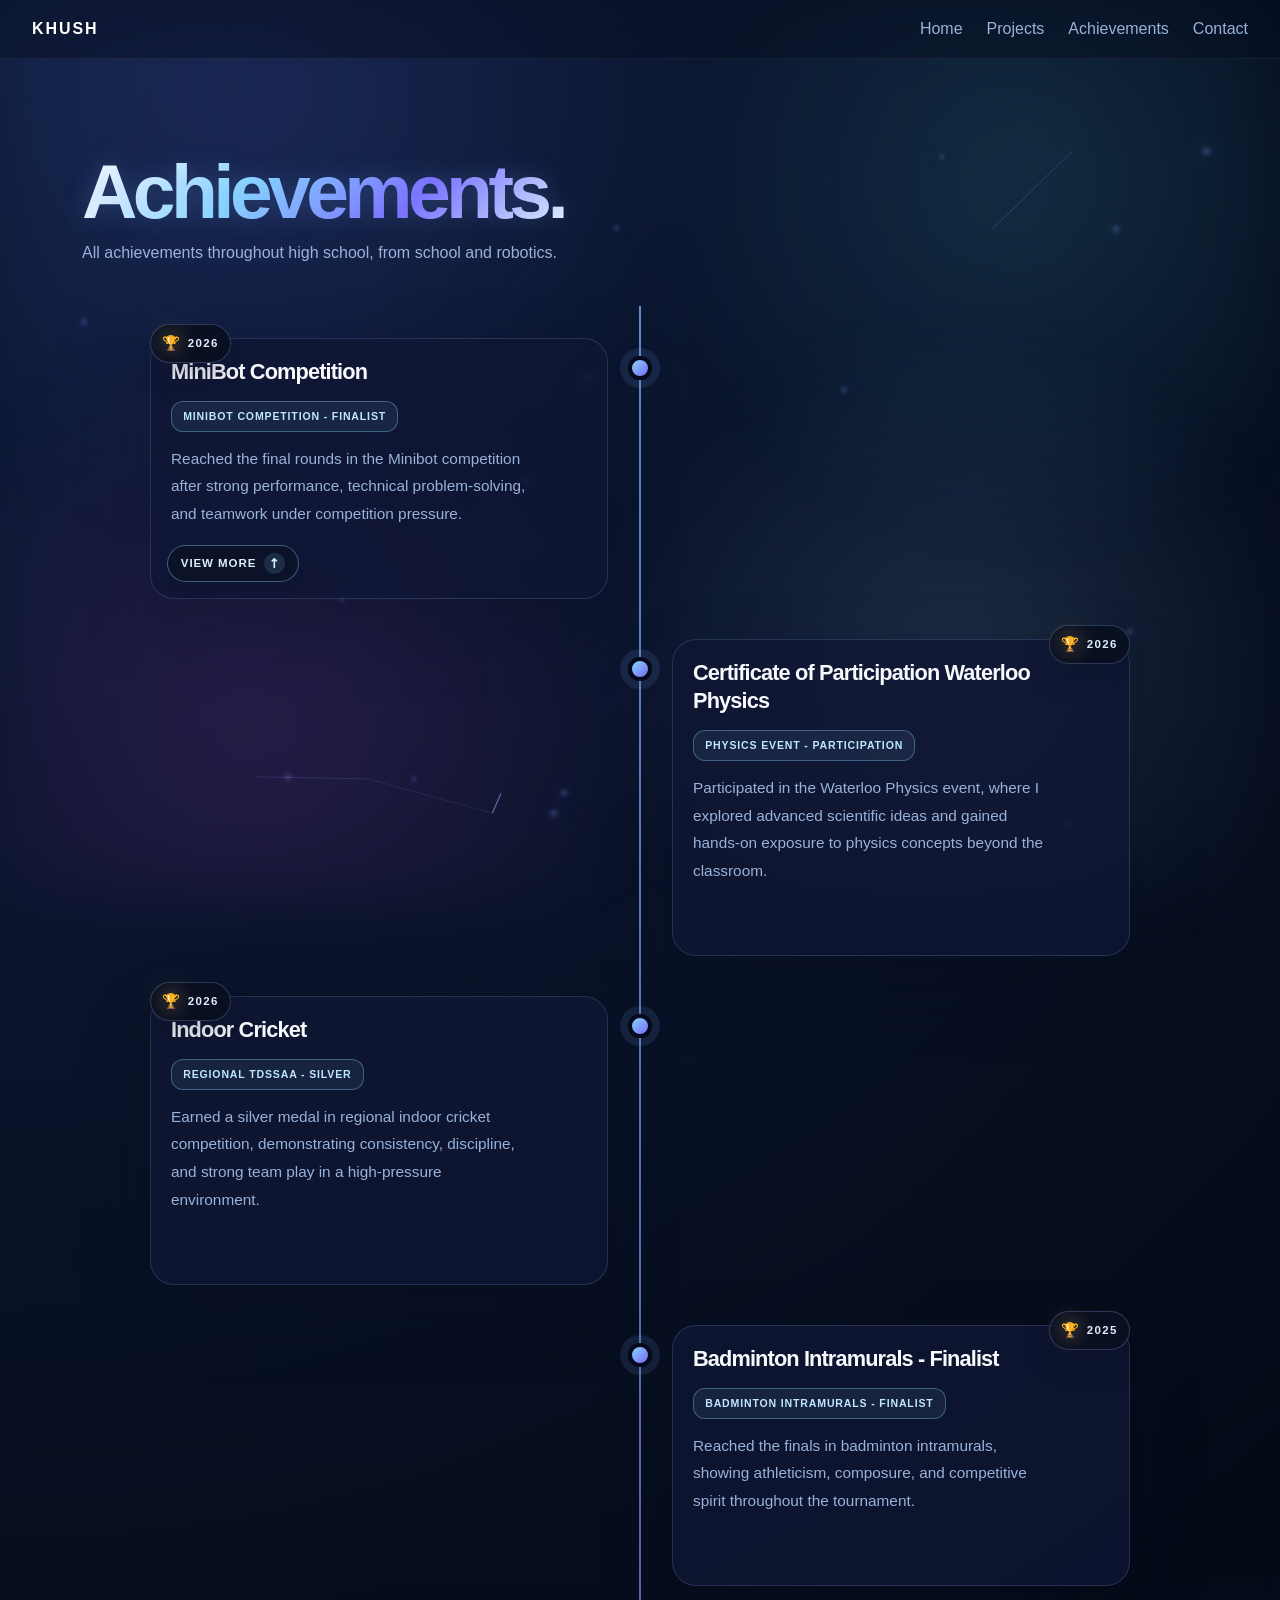
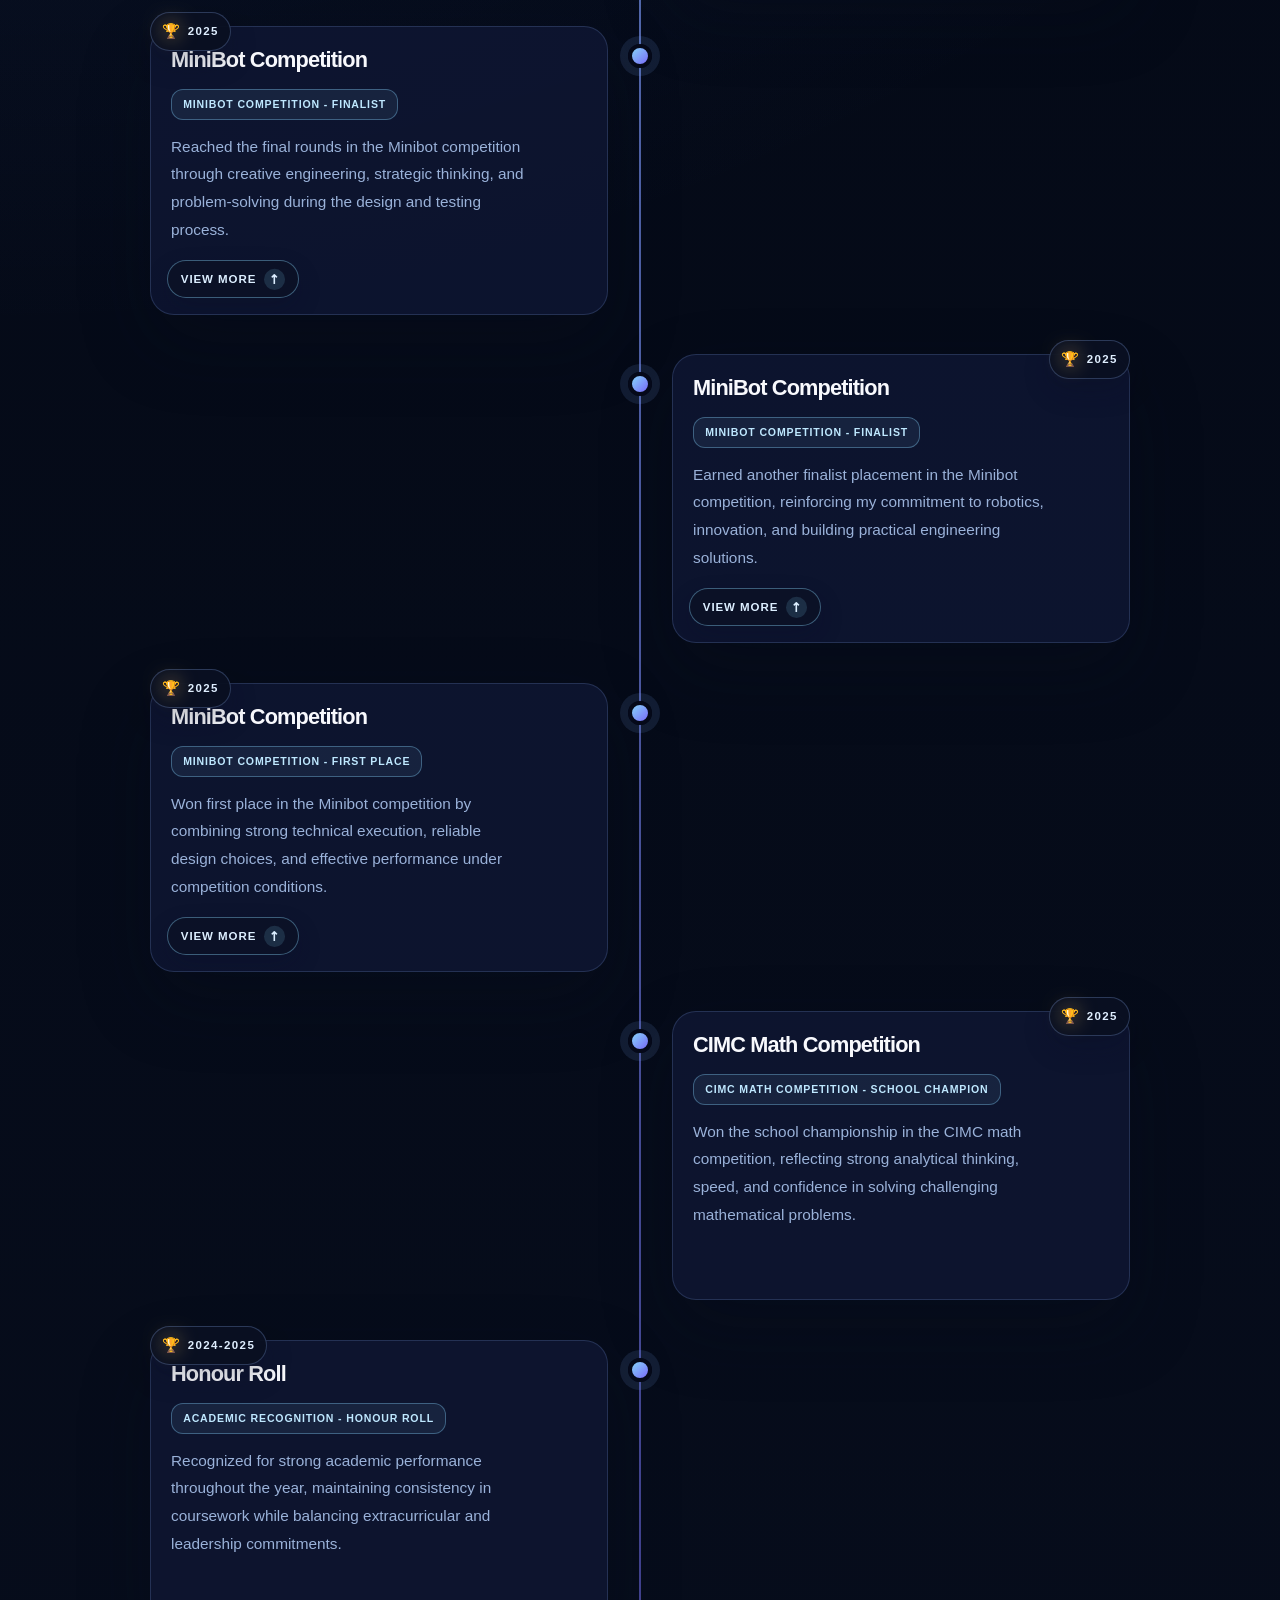
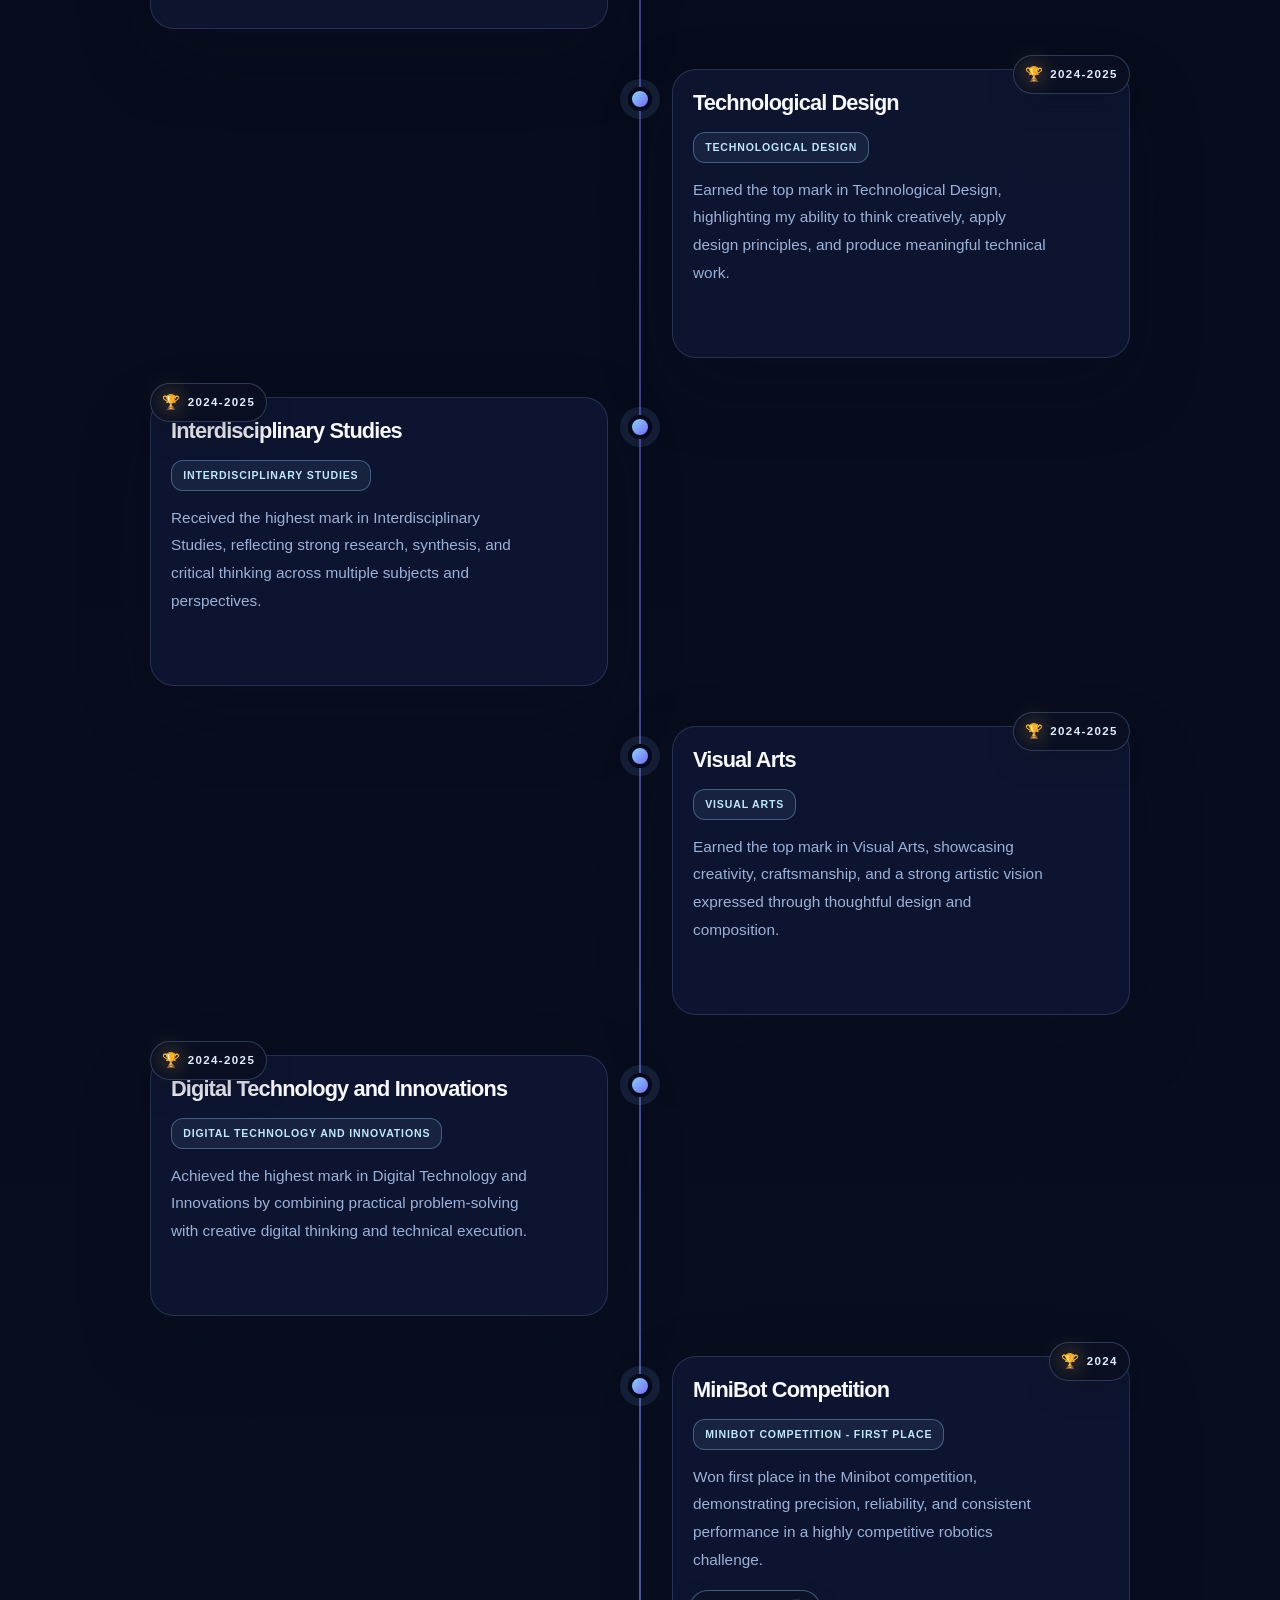
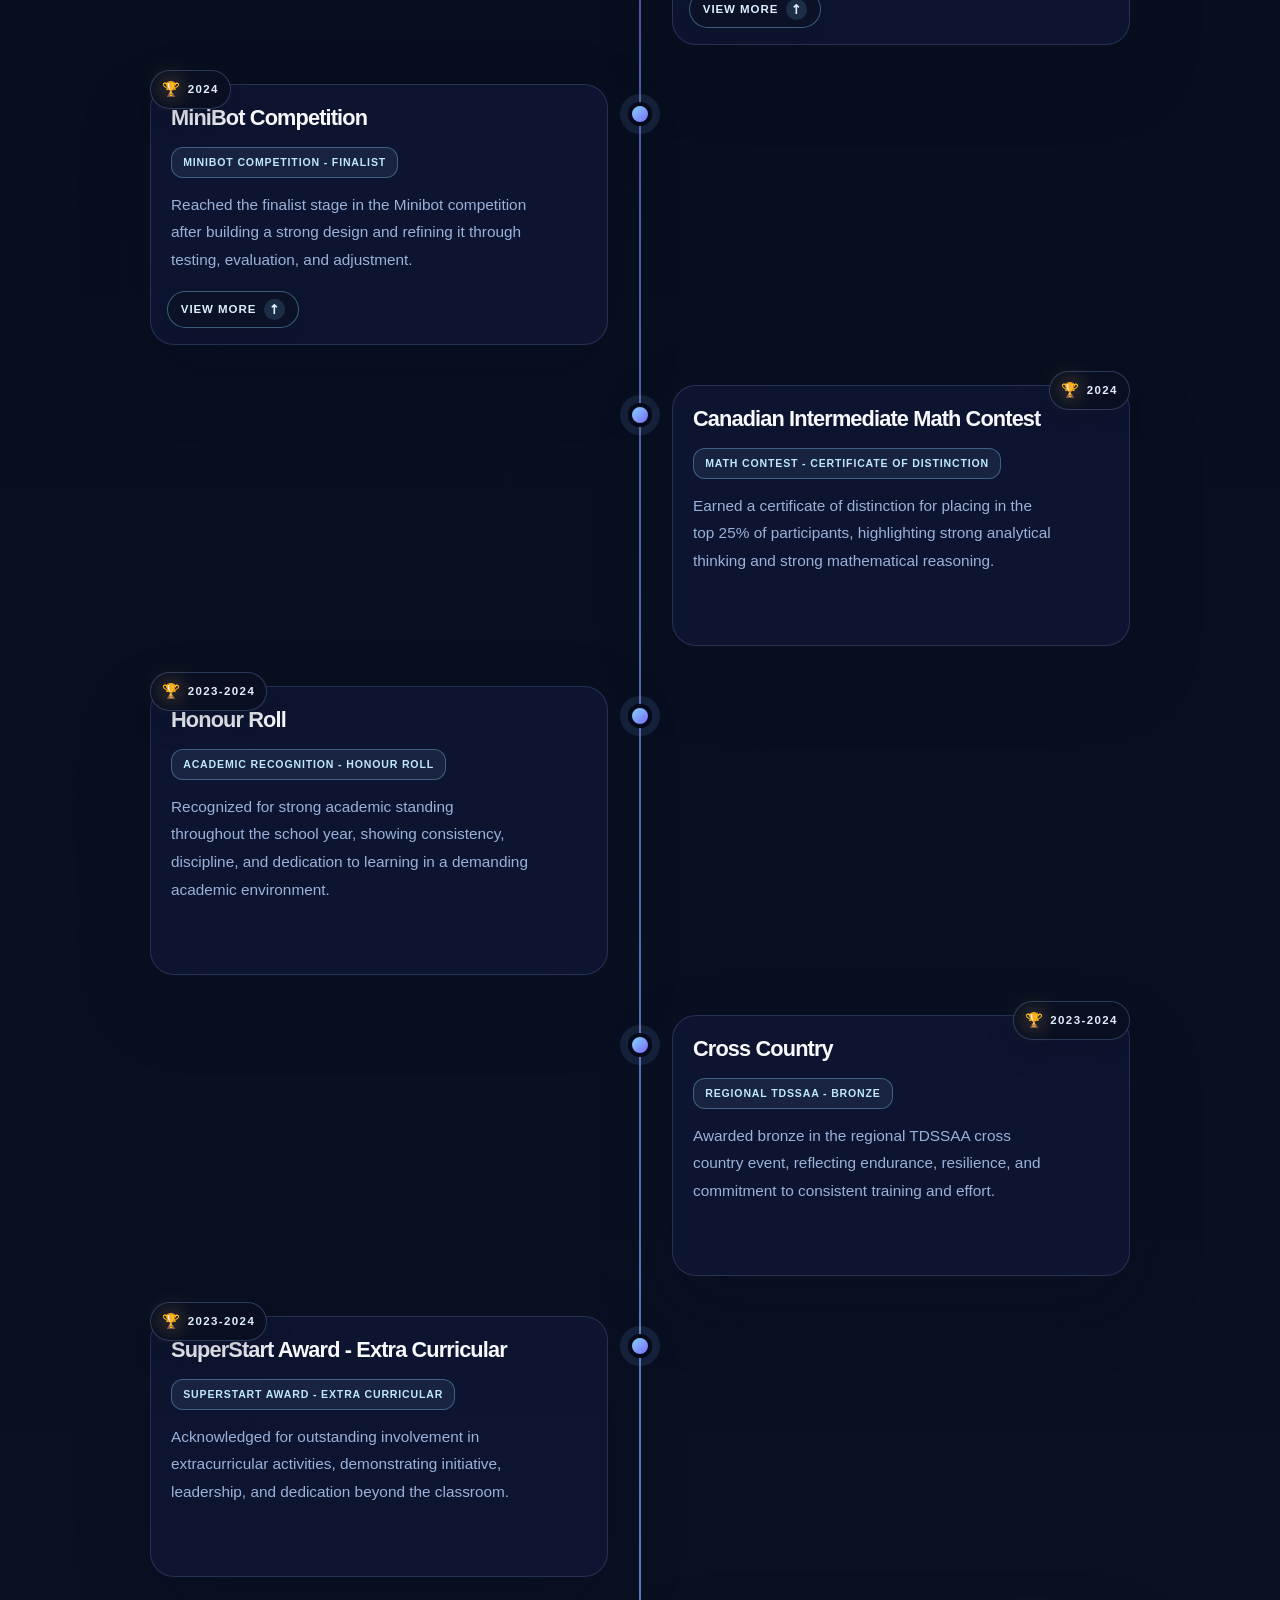
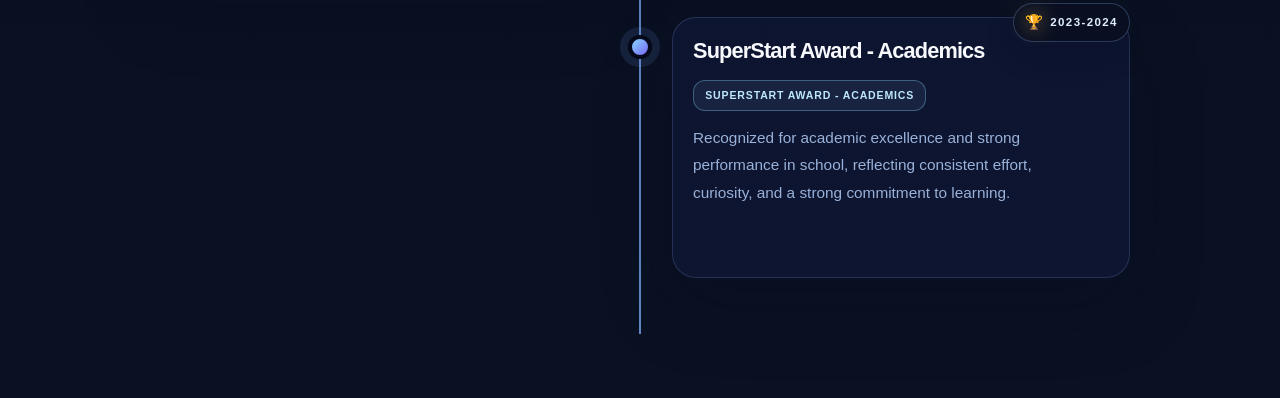
==== commit 0e893971: "Added Interactive Cad" ====
--- a/achievements.html
+++ b/achievements.html
@@ -11,14 +11,18 @@
   <div class="background-layer"></div>
   <div class="background-layer layer-two"></div>
 
-  <header class="topbar">
-    <a class="brand" href="index.html">KHUSH</a>
-    <nav class="nav-links">
+<header class="topbar">
+  <a class="brand" href="index.html">KHUSH</a>
+
+  <button class="nav-toggle" aria-label="Open navigation">
+    ☰
+  </button>
+
+  <nav class="nav-links">
       <a href="index.html#home">Home</a>
-      <a href="index.html#projects">Projects</a>
-      <a href="index.html#about">About</a>
+      <a href="projects.html">Projects</a>
       <a href="achievements.html">Achievements</a>
-      <a href="index.html#contact">Contact</a>
+      <a href="contact.html">Contact</a>
     </nav>
   </header>
 
@@ -389,6 +393,31 @@
 
       requestAnimationFrame(updateBackground);
     })();
+  const navToggle = document.querySelector('.nav-toggle');
+  const navLinks = document.querySelector('.nav-links');
+
+  if (navToggle && navLinks) {
+    navToggle.addEventListener('click', () => {
+      navLinks.classList.toggle('open');
+
+      const isOpen = navLinks.classList.contains('open');
+
+      navToggle.setAttribute(
+        'aria-label',
+        isOpen ? 'Close navigation' : 'Open navigation'
+      );
+
+      navToggle.textContent = isOpen ? '✕' : '☰';
+    });
+
+    navLinks.querySelectorAll('a').forEach(link => {
+      link.addEventListener('click', () => {
+        navLinks.classList.remove('open');
+        navToggle.textContent = '☰';
+        navToggle.setAttribute('aria-label', 'Open navigation');
+      });
+    });
+  }
   </script>
 </body>
 </html>
--- a/style.css
+++ b/style.css
@@ -1044,20 +1044,58 @@
   object-fit: contain;
 }
 
-.project-detail-gallery.spotify-clone-gallery {
-  grid-template-columns: repeat(2, minmax(0, 1fr));
-}
-
-.project-detail-gallery.spotify-clone-gallery img {
-  height: 550px;
-  object-fit: contain;
-}
-
 .project-detail-gallery.ecommerce-gallery {
   grid-template-columns: 1fr;
 }
 
 .project-detail-gallery.ecommerce-gallery img {
+  height: 280px;
+  min-height: 0;
+  object-fit: contain;
+  border: 0;
+}
+
+/* Spotify Clone - stacked images on the left */
+.project-detail-gallery.spotify-clone-gallery {
+  grid-template-columns: 1fr;
+}
+
+.project-detail-gallery.spotify-clone-gallery img {
+  height: 280px;
+  min-height: 0;
+  object-fit: contain;
+  border: 0;
+}
+
+/* Photo Gallery - stacked images on the left */
+.project-detail-gallery.photo-gallery-layout {
+  grid-template-columns: 1fr;
+}
+
+.project-detail-gallery.photo-gallery-layout img {
+  height: 280px;
+  min-height: 0;
+  object-fit: contain;
+  border: 0;
+}
+
+/* Photo Gallery - stacked images on the left */
+.project-detail-gallery.portfolio-website-layout {
+  grid-template-columns: 1fr;
+}
+
+.project-detail-gallery.portfolio-website-layout img {
+  height: 280px;
+  min-height: 0;
+  object-fit: contain;
+  border: 0;
+}
+
+.project-detail-gallery.robotic-hand-layout {
+  grid-template-columns: 1fr;
+}
+
+.project-detail-gallery.robotic-hand-layout img {
   height: 280px;
   min-height: 0;
   object-fit: contain;
@@ -2240,6 +2278,1161 @@
   gap: 0.5rem;
 }
 
+/* =========================
+   Full Contact Section
+   ========================= */
+
+.contact-panel {
+  display: flex;
+  flex-direction: column;
+  width: 100%;
+  min-height: 600px;
+  padding: 3rem;
+  gap: 2rem;
+
+  border-radius: 32px;
+  background: rgba(10, 17, 32, 0.95);
+  border: 1px solid rgba(255, 255, 255, 0.08);
+
+  position: relative;
+  overflow: hidden;
+}
+
+/* Message at the top */
+.contact-intro {
+  width: 100%;
+}
+
+.contact-intro h3 {
+  margin: 0;
+  font-size: 2rem;
+  font-weight: 800;
+  letter-spacing: -0.02em;
+  color: #ffffff;
+}
+
+.contact-intro p {
+  margin: 0.35rem 0 0;
+  color: var(--text-muted);
+  font-size: 1rem;
+  line-height: 1.6;
+}
+
+.contact-intro .contact-description {
+  margin-top: 1.5rem;
+  max-width: 900px;
+  color: #dbeaff;
+  font-family: 'Palatino Linotype', 'Book Antiqua', Georgia, serif;
+  font-size: 1.08rem;
+  line-height: 1.8;
+}
+/* Form fills the rest */
+
+.contact-form {
+  display: flex;
+  flex-direction: column;
+  flex: 1;
+  gap: 1.3rem;
+  width: 100%;
+  padding: 2rem;
+
+  border-radius: 24px;
+  background: rgba(255, 255, 255, 0.025);
+  border: 1px solid rgba(142, 182, 255, 0.12);
+
+  box-shadow:
+    inset 0 1px 0 rgba(255, 255, 255, 0.03);
+}
+
+/* Name + Email side by side */
+
+.form-row {
+  display: grid;
+  grid-template-columns: 1fr 1fr;
+  gap: 1.3rem;
+}
+
+.form-group {
+  display: flex;
+  flex-direction: column;
+  gap: 0.5rem;
+}
+
+.form-group label {
+  color: #dfeeff;
+  font-size: 0.75rem;
+  font-weight: 700;
+  letter-spacing: 0.1em;
+  text-transform: uppercase;
+}
+
+.form-group input,
+.form-group textarea {
+  width: 100%;
+  padding: 1rem 1.1rem;
+
+  border-radius: 15px;
+  border: 1px solid rgba(142, 182, 255, 0.16);
+  outline: none;
+
+  background: rgba(5, 10, 25, 0.7);
+  color: #f5f8ff;
+
+  font-family: inherit;
+  font-size: 0.95rem;
+
+  transition:
+    border-color 0.25s ease,
+    box-shadow 0.25s ease,
+    background 0.25s ease,
+    transform 0.25s ease;
+}
+
+.form-group input::placeholder,
+.form-group textarea::placeholder {
+  color: rgba(154, 178, 217, 0.55);
+}
+
+.form-group input:focus,
+.form-group textarea:focus {
+  border-color: rgba(89, 214, 255, 0.65);
+
+  background: rgba(8, 16, 36, 0.9);
+
+  box-shadow:
+    0 0 0 3px rgba(89, 214, 255, 0.08),
+    0 0 25px rgba(89, 214, 255, 0.08);
+
+  transform: translateY(-1px);
+}
+
+.form-group textarea {
+  resize: vertical;
+  min-height: 190px;
+  flex: 1;
+  line-height: 1.6;
+}
+
+/* Button */
+
+.contact-form .btn-full {
+  width: 100%;
+  min-height: 56px;
+
+  border: none;
+  cursor: pointer;
+
+  font-family: inherit;
+  font-size: 0.95rem;
+  font-weight: 700;
+
+  transition:
+    transform 0.25s ease,
+    box-shadow 0.25s ease,
+    filter 0.25s ease;
+}
+
+.contact-form .btn-full:hover {
+  transform: translateY(-3px);
+
+  filter: brightness(1.08);
+
+  box-shadow:
+    0 18px 45px rgba(64, 138, 255, 0.28),
+    0 0 25px rgba(85, 247, 255, 0.12);
+}
+
+.contact-form .btn-full:active {
+  transform: translateY(-1px);
+}
+
+/* Background glow */
+
+.contact-panel::before {
+  content: '';
+
+  position: absolute;
+
+  width: 400px;
+  height: 400px;
+
+  right: -150px;
+  bottom: -180px;
+
+  border-radius: 50%;
+
+  background: radial-gradient(
+    circle,
+    rgba(89, 214, 255, 0.14),
+    transparent 68%
+  );
+
+  filter: blur(10px);
+
+  pointer-events: none;
+}
+
+.contact-panel > * {
+  position: relative;
+  z-index: 1;
+}
+
+/* =========================================================
+   ROBOTIC HAND PROJECT PAGE
+   ========================================================= */
+
+.robotic-hand-page {
+  position: relative;
+  background:
+    radial-gradient(
+      circle at top left,
+      rgba(92, 126, 255, 0.28),
+      transparent 28%
+    ),
+    radial-gradient(
+      circle at 80% 10%,
+      rgba(133, 200, 255, 0.14),
+      transparent 22%
+    ),
+    radial-gradient(
+      circle at 50% 100%,
+      rgba(161, 96, 255, 0.14),
+      transparent 30%
+    ),
+    linear-gradient(
+      160deg,
+      #030414,
+      #071020 36%,
+      #0b1129 100%
+    );
+
+  color: #eef5ff;
+}
+
+
+/* Subtle grid */
+
+.robotic-hand-page::before {
+  content: "";
+  position: fixed;
+  inset: 0;
+
+  background:
+    linear-gradient(
+      rgba(118, 151, 255, 0.05) 1px,
+      transparent 1px
+    ),
+    linear-gradient(
+      90deg,
+      rgba(118, 151, 255, 0.05) 1px,
+      transparent 1px
+    );
+
+  background-size: 28px 28px;
+
+  mask-image:
+    radial-gradient(
+      circle at center,
+      black 35%,
+      transparent 100%
+    );
+
+  pointer-events: none;
+  z-index: 0;
+}
+
+
+/* Main container */
+
+.robotic-hand-shell {
+  max-width: 1200px;
+  margin: 0 auto;
+  padding: 5rem 2rem 4rem;
+
+  position: relative;
+  z-index: 1;
+}
+
+
+/* Header */
+
+.robotic-hand-header {
+  display: flex;
+  align-items: center;
+  justify-content: space-between;
+
+  margin-bottom: 1.5rem;
+}
+
+.robotic-hand-header a {
+  color: #9ed9ff;
+  text-decoration: none;
+  font-weight: 600;
+
+  transition:
+    color 0.25s ease,
+    transform 0.25s ease;
+}
+
+.robotic-hand-header a:hover {
+  color: #ffffff;
+  transform: translateX(-3px);
+}
+
+
+/* Hero */
+
+.robotic-hand-hero {
+  position: relative;
+
+  margin-bottom: 2.5rem;
+  padding: 1.5rem 1.5rem 2rem;
+
+  border-radius: 30px;
+
+  background:
+    linear-gradient(
+      135deg,
+      rgba(12, 20, 40, 0.9),
+      rgba(10, 17, 34, 0.8)
+    ),
+    linear-gradient(
+      rgba(118, 151, 255, 0.08) 1px,
+      transparent 1px
+    ),
+    linear-gradient(
+      90deg,
+      rgba(118, 151, 255, 0.08) 1px,
+      transparent 1px
+    );
+
+  background-size:
+    auto,
+    28px 28px,
+    28px 28px;
+
+  border: 1px solid rgba(142, 182, 255, 0.15);
+
+  box-shadow:
+    inset 0 1px 0 rgba(255,255,255,0.04),
+    0 28px 80px rgba(11, 24, 52, 0.26);
+
+  transition:
+    transform 0.3s ease,
+    border-color 0.3s ease,
+    box-shadow 0.3s ease;
+}
+
+.robotic-hand-hero:hover {
+  transform: translateY(-4px);
+
+  border-color:
+    rgba(138, 216, 255, 0.38);
+
+  box-shadow:
+    inset 0 1px 0 rgba(255,255,255,0.06),
+    0 34px 90px rgba(11, 24, 52, 0.34),
+    0 0 28px rgba(138, 216, 255, 0.1);
+}
+
+.robotic-hand-hero h1 {
+  margin: 0.25rem 0 0.75rem;
+
+  font-size:
+    clamp(3rem, 6vw, 5rem);
+
+  line-height: 0.95;
+  letter-spacing: -0.06em;
+}
+
+.robotic-hand-intro {
+  margin: 0;
+
+  max-width: 900px;
+
+  font-size: 1.2rem;
+  line-height: 1.8;
+
+  color: var(--text-muted);
+
+  padding-bottom: 1.5rem;
+
+  border-bottom:
+    1px solid rgba(143, 180, 255, 0.18);
+}
+
+
+/* =========================================================
+   CARDS
+   ========================================================= */
+
+.robotic-hand-cards {
+  display: flex;
+  flex-direction: column;
+
+  gap: 2rem;
+
+  margin-top: 1.5rem;
+}
+
+
+/* Main card */
+
+.robotic-hand-card {
+  --pointer-x: 50%;
+  --pointer-y: 50%;
+
+  position: relative;
+
+  display: grid;
+
+  grid-template-columns:
+    minmax(300px, 0.9fr)
+    minmax(0, 1.35fr);
+
+  gap: 2rem;
+
+  padding: 1.25rem;
+
+  border-radius: 28px;
+
+  background:
+    linear-gradient(
+      180deg,
+      rgba(9, 20, 42, 0.96),
+      rgba(10, 17, 28, 0.92)
+    );
+
+  border:
+    1px solid rgba(122, 182, 255, 0.28);
+
+  box-shadow:
+    0 28px 90px rgba(16, 31, 69, 0.22);
+
+  overflow: hidden;
+
+  transition:
+    transform 0.3s ease,
+    box-shadow 0.3s ease,
+    border-color 0.3s ease;
+}
+
+
+/* Mouse glow */
+
+.robotic-hand-card::before {
+  content: "";
+
+  position: absolute;
+  inset: 0;
+
+  background:
+    radial-gradient(
+      280px circle at var(--pointer-x) var(--pointer-y),
+      rgba(111, 180, 255, 0.25),
+      rgba(90, 120, 255, 0.08) 30%,
+      transparent 68%
+    );
+
+  opacity: 0;
+
+  transition: opacity 0.3s ease;
+
+  pointer-events: none;
+}
+
+.robotic-hand-card:hover::before {
+  opacity: 1;
+}
+
+.robotic-hand-card:hover {
+  transform: translateY(-5px);
+
+  border-color:
+    rgba(138, 216, 255, 0.42);
+
+  box-shadow:
+    0 34px 105px rgba(27, 44, 88, 0.34);
+}
+
+
+/* =========================================================
+   IMAGE
+   ========================================================= */
+
+.robotic-card-image {
+  position: relative;
+
+  min-height: 430px;
+
+  border-radius: 24px;
+
+  overflow: hidden;
+
+  border:
+    1px solid rgba(255, 255, 255, 0.08);
+
+  background:
+    linear-gradient(
+      135deg,
+      rgba(255,255,255,0.04),
+      rgba(255,255,255,0.015)
+    );
+
+  align-self: stretch;
+}
+
+.robotic-card-image img {
+  display: block;
+
+  width: 100%;
+  height: 100%;
+
+  object-fit: cover;
+
+  object-position: center;
+
+  transition:
+    transform 0.45s ease,
+    filter 0.45s ease;
+}
+
+.robotic-card-image:hover img {
+  transform: scale(1.045);
+
+  filter:
+    brightness(1.05)
+    saturate(1.08);
+}
+
+
+/* =========================================================
+   CARD CONTENT
+   ========================================================= */
+
+.robotic-card-content {
+  position: relative;
+
+  z-index: 1;
+
+  display: flex;
+  flex-direction: column;
+
+  justify-content: center;
+
+  padding: 1rem 1rem 1rem 0;
+}
+
+.robotic-card-top {
+  display: flex;
+
+  align-items: center;
+  justify-content: space-between;
+
+  gap: 1rem;
+
+  margin-bottom: 1rem;
+}
+
+.robotic-chip {
+  display: inline-flex;
+
+  align-items: center;
+  justify-content: center;
+
+  min-width: 2.4rem;
+  height: 2.4rem;
+
+  padding: 0 0.7rem;
+
+  border-radius: 999px;
+
+  background:
+    rgba(92, 153, 255, 0.18);
+
+  border:
+    1px solid rgba(132, 194, 255, 0.32);
+
+  color: #bfe2ff;
+
+  font-size: 0.75rem;
+  font-weight: 800;
+
+  letter-spacing: 0.08em;
+}
+
+.robotic-stage {
+  color: #90c9ff;
+
+  font-size: 0.7rem;
+
+  font-weight: 700;
+
+  letter-spacing: 0.12em;
+
+  text-transform: uppercase;
+
+  text-align: right;
+}
+
+.robotic-card-content h2 {
+  margin: 0 0 1rem;
+
+  font-size:
+    clamp(2rem, 3vw, 3rem);
+
+  line-height: 1.05;
+
+  letter-spacing: -0.05em;
+}
+
+.robotic-card-content p {
+  margin: 0 0 1rem;
+
+  color: var(--text-muted);
+
+  font-size: 1rem;
+
+  line-height: 1.8;
+}
+
+
+/* =========================================================
+   FEATURE BOX
+   ========================================================= */
+
+.robotic-feature-box {
+  margin-top: 0.7rem;
+
+  padding: 1rem 1.1rem;
+
+  border-radius: 16px;
+
+  background:
+    rgba(255, 255, 255, 0.04);
+
+  border:
+    1px solid rgba(142, 182, 255, 0.16);
+}
+
+.robotic-feature-box span {
+  display: block;
+
+  margin-bottom: 0.25rem;
+
+  color: #82c9ff;
+
+  font-size: 0.68rem;
+
+  font-weight: 800;
+
+  letter-spacing: 0.12em;
+
+  text-transform: uppercase;
+}
+
+.robotic-feature-box strong {
+  color: #edf5ff;
+
+  font-size: 0.95rem;
+
+  line-height: 1.5;
+}
+
+
+/* =========================================================
+   MINI HARDWARE BOXES
+   ========================================================= */
+
+.robotic-feature-grid {
+  display: grid;
+
+  grid-template-columns:
+    repeat(2, minmax(0, 1fr));
+
+  gap: 0.65rem;
+
+  margin-top: 0.7rem;
+}
+
+.robotic-mini-box {
+  padding: 0.8rem;
+
+  min-height: 75px;
+
+  display: flex;
+  flex-direction: column;
+
+  justify-content: center;
+
+  border-radius: 14px;
+
+  background:
+    rgba(255, 255, 255, 0.035);
+
+  border:
+    1px solid rgba(142, 182, 255, 0.15);
+
+  transition:
+    transform 0.2s ease,
+    background 0.2s ease,
+    border-color 0.2s ease;
+}
+
+.robotic-mini-box:hover {
+  transform: translateY(-3px);
+
+  background:
+    rgba(255, 255, 255, 0.06);
+
+  border-color:
+    rgba(150, 182, 255, 0.35);
+}
+
+.robotic-mini-box span {
+  color: #7bb7ff;
+
+  font-size: 0.65rem;
+
+  font-weight: 800;
+
+  letter-spacing: 0.1em;
+
+  text-transform: uppercase;
+}
+
+.robotic-mini-box strong {
+  margin-top: 0.2rem;
+
+  color: #edf5ff;
+
+  font-size: 0.85rem;
+
+  line-height: 1.4;
+}
+
+
+/* =========================================================
+   FINAL DESIGN
+   ========================================================= */
+
+.final-robotic-card {
+  background:
+    linear-gradient(
+      135deg,
+      rgba(30, 24, 15, 0.95),
+      rgba(10, 14, 28, 0.92)
+    );
+
+  border-color:
+    rgba(255, 205, 92, 0.32);
+
+  box-shadow:
+    0 28px 90px rgba(90, 72, 16, 0.22);
+}
+
+.final-robotic-card::before {
+  background:
+    radial-gradient(
+      280px circle at var(--pointer-x) var(--pointer-y),
+      rgba(255, 225, 136, 0.36),
+      rgba(255, 181, 54, 0.14) 28%,
+      transparent 68%
+    );
+}
+
+.final-robotic-card:hover {
+  border-color:
+    rgba(255, 214, 84, 0.48);
+
+  box-shadow:
+    0 36px 110px rgba(146, 111, 22, 0.34);
+}
+
+.final-chip {
+  background:
+    rgba(255, 205, 92, 0.18);
+
+  border-color:
+    rgba(255, 209, 101, 0.38);
+
+  color: #ffe7a8;
+}
+
+.final-robotic-card .robotic-stage {
+  color: #f4c76a;
+}
+
+.final-robotic-card h2 {
+  color: #fff8e5;
+}
+
+
+/* =========================================================
+   FINAL HIGHLIGHTS
+   ========================================================= */
+
+.robotic-final-highlights {
+  display: grid;
+
+  grid-template-columns:
+    repeat(3, minmax(0, 1fr));
+
+  gap: 0.65rem;
+
+  margin-top: 0.8rem;
+}
+
+.robotic-final-highlights div {
+  display: flex;
+
+  flex-direction: column;
+
+  align-items: center;
+  justify-content: center;
+
+  min-height: 100px;
+
+  padding: 0.8rem;
+
+  border-radius: 16px;
+
+  background:
+    rgba(255, 205, 92, 0.07);
+
+  border:
+    1px solid rgba(255, 214, 84, 0.22);
+
+  text-align: center;
+}
+
+.robotic-final-highlights strong {
+  font-size: 2rem;
+
+  line-height: 1;
+
+  color: #f4c76a;
+}
+
+.robotic-final-highlights span {
+  margin-top: 0.45rem;
+
+  color: #d8cdb5;
+
+  font-size: 0.68rem;
+
+  line-height: 1.35;
+
+  text-transform: uppercase;
+
+  letter-spacing: 0.07em;
+}
+
+
+/* =========================================================
+   REFLECTION
+   ========================================================= */
+
+.robotic-reflection {
+  margin-top: 2.8rem;
+
+  padding-top: 1rem;
+}
+
+.robotic-learning-grid {
+  display: grid;
+
+  grid-template-columns:
+    repeat(2, minmax(0, 1fr));
+
+  gap: 1rem;
+
+  margin-top: 1.2rem;
+}
+
+.robotic-learning-item {
+  --pointer-x: 50%;
+  --pointer-y: 50%;
+
+  position: relative;
+
+  display: flex;
+
+  align-items: flex-start;
+
+  gap: 1rem;
+
+  padding: 1rem 1.1rem;
+
+  border-radius: 18px;
+
+  background:
+    rgba(13, 18, 32, 0.72);
+
+  border:
+    1px solid rgba(154, 177, 255, 0.16);
+
+  box-shadow:
+    0 18px 60px rgba(6, 10, 20, 0.22);
+
+  overflow: hidden;
+
+  transition:
+    transform 0.24s ease,
+    box-shadow 0.24s ease,
+    border-color 0.24s ease;
+}
+
+.robotic-learning-item::before {
+  content: "";
+
+  position: absolute;
+  inset: 0;
+
+  background:
+    radial-gradient(
+      180px circle at var(--pointer-x) var(--pointer-y),
+      rgba(146, 176, 255, 0.26),
+      rgba(93, 118, 255, 0.08) 28%,
+      transparent 68%
+    );
+
+  opacity: 0;
+
+  transition: opacity 0.25s ease;
+
+  pointer-events: none;
+}
+
+.robotic-learning-item:hover {
+  transform: translateY(-3px);
+
+  border-color:
+    rgba(167, 194, 255, 0.3);
+
+  box-shadow:
+    0 22px 70px rgba(15, 28, 60, 0.28);
+}
+
+.robotic-learning-item:hover::before {
+  opacity: 1;
+}
+
+.robotic-learning-item > * {
+  position: relative;
+  z-index: 1;
+}
+
+.robotic-learning-item > span {
+  display: inline-flex;
+
+  align-items: center;
+  justify-content: center;
+
+  width: 2.5rem;
+  height: 2.5rem;
+
+  flex-shrink: 0;
+
+  border-radius: 12px;
+
+  background:
+    linear-gradient(
+      135deg,
+      rgba(153, 125, 255, 0.3),
+      rgba(93, 140, 255, 0.18)
+    );
+
+  color: #f4f2ff;
+
+  font-weight: 900;
+
+  font-size: 0.78rem;
+
+  letter-spacing: 0.08em;
+}
+
+.robotic-learning-item p {
+  margin: 0;
+
+  color: var(--text-muted);
+
+  line-height: 1.8;
+
+  font-size: 0.96rem;
+}
+
+
+/* =========================================================
+   MOBILE
+   ========================================================= */
+
+@media (max-width: 820px) {
+
+  .robotic-hand-shell {
+    padding-left: 1.1rem;
+    padding-right: 1.1rem;
+  }
+
+  .robotic-hand-card {
+    grid-template-columns: 1fr;
+
+    gap: 1.25rem;
+  }
+
+.robotic-card-image {
+    width: 70%;
+    max-width: 420px;
+    height: 260px;
+    margin: 0 auto;
+    overflow: hidden;
+    border-radius: 18px;
+}
+
+.robotic-card-image img {
+    width: 100%;
+    height: 100%;
+    object-fit: contain;
+    display: block;
+}
+
+  .robotic-card-content {
+    padding: 0.5rem 0.4rem 0.75rem;
+  }
+
+  .robotic-learning-grid {
+    grid-template-columns: 1fr;
+  }
+
+}
+
+.robotic-hand-header {
+    display: flex;
+    align-items: center;
+    justify-content: space-between;
+    gap: 1rem;
+    margin-bottom: 1.5rem;
+}
+
+.robotic-hand-header > a {
+    color: #9ed9ff;
+    text-decoration: none;
+    font-weight: 600;
+}
+
+.robotic-hand-actions {
+    display: flex;
+    align-items: center;
+    gap: 0.6rem;
+}
+
+.robotic-hand-button {
+    padding: 0.55rem 0.85rem;
+    border: 1px solid rgba(138, 216, 255, 0.38);
+    border-radius: 999px;
+    background: rgba(12, 18, 38, 0.7);
+    color: #9ed9ff;
+    text-decoration: none;
+    font-weight: 600;
+    transition:
+        transform 0.2s ease,
+        border-color 0.2s ease,
+        background 0.2s ease;
+}
+
+.robotic-hand-button:hover {
+    transform: translateY(-2px);
+    border-color: rgba(138, 216, 255, 0.65);
+    background: rgba(12, 18, 38, 0.9);
+}
+
+
+
+@media (max-width: 560px) {
+
+  .robotic-hand-shell {
+    padding-top: 3rem;
+  }
+
+  .robotic-hand-hero {
+    padding: 1.2rem;
+  }
+
+  .robotic-hand-hero h1 {
+    font-size: 2.8rem;
+  }
+
+  .robotic-hand-intro {
+    font-size: 1rem;
+  }
+
+  .robotic-hand-card {
+    padding: 0.85rem;
+
+    border-radius: 22px;
+  }
+
+  .robotic-card-image {
+    min-height: 280px;
+
+    border-radius: 18px;
+  }
+
+  .robotic-card-content h2 {
+    font-size: 2rem;
+  }
+
+  .robotic-feature-grid,
+  .robotic-final-highlights {
+    grid-template-columns: 1fr;
+  }
+
+}
+
+/* =========================
+   Responsive
+   ========================= */
+
+@media (max-width: 700px) {
+
+  .contact-panel {
+    padding: 2rem 1.3rem;
+    min-height: auto;
+  }
+
+  .contact-form {
+    padding: 1.2rem;
+  }
+
+  .form-row {
+    grid-template-columns: 1fr;
+  }
+
+  .form-group textarea {
+    min-height: 160px;
+  }
+
+}
+
+@media (max-width: 480px) {
+
+  .contact-panel {
+    padding: 1.5rem 1rem;
+    border-radius: 24px;
+  }
+
+  .contact-intro p {
+    font-size: 1rem;
+  }
+
+  .contact-form {
+    padding: 1rem;
+    border-radius: 18px;
+  }
+
+}
+
+
 @media (max-width: 820px) {
   .mini-bot-game-layout,
   .mini-bot-cards,
@@ -2319,4 +3512,1958 @@
   .skill-card {
     padding: 1.5rem;
   }
-}
+
+  /* =========================
+   Contact Card Mouse Glow
+   ========================= */
+
+.contact-panel {
+  --mouse-x: 50%;
+  --mouse-y: 50%;
+  position: relative;
+  overflow: hidden;
+}
+
+/* Soft glow that follows the cursor */
+.contact-panel::after {
+  content: '';
+  position: absolute;
+  width: 350px;
+  height: 350px;
+  left: var(--mouse-x);
+  top: var(--mouse-y);
+  transform: translate(-50%, -50%);
+
+  background: radial-gradient(
+    circle,
+    rgba(89, 214, 255, 0.12) 0%,
+    rgba(89, 214, 255, 0.05) 30%,
+    transparent 70%
+  );
+
+  pointer-events: none;
+  opacity: 0;
+  transition: opacity 0.25s ease;
+  z-index: 0;
+}
+
+/* Turn glow on when hovering the card */
+.contact-panel:hover::after {
+  opacity: 1;
+}
+
+/* Keep everything above the glow */
+.contact-panel > * {
+  position: relative;
+  z-index: 1;
+}
+}
+
+/* =========================================================
+   FINAL MOBILE POLISH
+   ========================================================= */
+
+@media (max-width: 780px) {
+  html { scroll-padding-top: 80px; }
+
+  body { font-size: 15px; }
+
+  .topbar {
+    padding: 0.8rem 1rem;
+    min-height: 64px;
+  }
+
+  .brand { font-size: 0.95rem; }
+
+  .nav-toggle {
+    display: inline-flex;
+    align-items: center;
+    justify-content: center;
+    width: 44px;
+    height: 44px;
+    padding: 0;
+    font-size: 1.15rem;
+  }
+
+  .nav-links {
+    order: 3;
+    width: 100%;
+    max-height: 0;
+    margin: 0;
+    padding: 0;
+    opacity: 0;
+    flex-direction: column;
+    align-items: stretch;
+    gap: 0.25rem;
+    overflow: hidden;
+    transition: max-height 0.35s ease, opacity 0.25s ease, padding 0.35s ease;
+  }
+
+  .nav-links.open {
+    max-height: 420px;
+    padding: 0.6rem 0 0.25rem;
+    opacity: 1;
+  }
+
+  .nav-links a {
+    width: 100%;
+    padding: 0.75rem 0.8rem;
+    border-radius: 12px;
+    background: rgba(255,255,255,0.035);
+  }
+
+  .section,
+  .achievements-shell,
+  .project-detail-shell,
+  .mini-bot-shell,
+  .robotic-hand-shell,
+  .contact-shell {
+    width: 100%;
+    padding-left: 1rem;
+    padding-right: 1rem;
+  }
+
+  .hero {
+    display: flex;
+    flex-direction: column;
+    gap: 2rem;
+    padding-top: 3rem;
+    min-height: auto;
+  }
+
+  .hero-panel { min-height: auto; width: 100%; }
+  .portrait-wrap { width: 100%; }
+  .portrait-frame { width: min(72vw, 270px); height: min(72vw, 270px); }
+
+  .hero-copy { width: 100%; }
+  .intro-prefix,
+  .intro-name { font-size: clamp(2.7rem, 14vw, 4.2rem); }
+  .hero-copy h1 { font-size: clamp(2.35rem, 10vw, 3.4rem); }
+  .hero-intro, .hero-text { max-width: 100%; }
+
+  .hero-actions,
+  .project-detail-actions {
+    width: 100%;
+    flex-direction: column;
+  }
+
+  .hero-actions .btn,
+  .project-detail-actions .btn {
+    width: 100%;
+  }
+
+  .hero-detail-stack { padding-top: 0; padding-bottom: 2rem; }
+
+  .hero-card,
+  .feature-panel-inner,
+  .school-card,
+  .contact-panel,
+  .skill-card,
+  .project-detail-layout,
+  .mini-bot-hero,
+  .mini-bot-game-layout,
+  .robotic-hand-hero,
+  .robotic-hand-card {
+    border-radius: 22px;
+  }
+
+  .hero-card { padding: 1.35rem; }
+  .hero-stats { grid-template-columns: 1fr; }
+  .hero-stats div { padding: 0.9rem; }
+
+  .clubs-grid,
+  .project-grid,
+  .skill-grid,
+  .learning-grid,
+  .robotic-learning-grid {
+    grid-template-columns: 1fr;
+  }
+
+  .club-card-full { grid-column: auto; }
+  .club-card { min-height: 0; }
+
+  .stats-showcase { min-height: auto; }
+  .stats-inner { width: 100%; grid-template-columns: 1fr; }
+  .metric-card { min-height: 150px; }
+
+  .filters {
+    display: flex;
+    flex-wrap: nowrap;
+    overflow-x: auto;
+    padding-bottom: 0.35rem;
+    margin-right: -0.25rem;
+    scrollbar-width: thin;
+  }
+
+  .filter-btn { flex: 0 0 auto; padding: 0.75rem 1rem; }
+
+  .project-card { padding: 1.2rem; border-radius: 22px; }
+  .project-card-image { height: 190px; }
+  .project-card-header { align-items: flex-start; }
+  .project-card h3 { font-size: 1.25rem; }
+
+  .about-container { grid-template-columns: 1fr; gap: 1.5rem; }
+  .about-list { padding-left: 0; }
+  .about-list li { padding-left: 1.1rem; }
+
+  .contact-panel {
+    display: flex;
+    min-height: auto;
+    padding: 1.25rem;
+    gap: 1.25rem;
+  }
+
+  .contact-intro h3 { font-size: 1.55rem; }
+  .contact-intro .contact-description { font-size: 1rem; }
+  .contact-form { padding: 1rem; border-radius: 18px; }
+  .form-row { grid-template-columns: 1fr; gap: 1rem; }
+  .form-group textarea { min-height: 170px; }
+
+  .achievements-shell { padding-top: 3rem; }
+  .achievements-header h1 { font-size: clamp(2.6rem, 14vw, 4rem); }
+
+  .timeline { padding-top: 1rem; }
+  .timeline::before { left: 14px; }
+  .timeline-item,
+  .timeline-item.left,
+  .timeline-item.right {
+    padding-left: 38px;
+    margin-bottom: 1.5rem;
+  }
+  .timeline-item::before { left: 14px; width: 14px; height: 14px; }
+  .timeline-card { width: 100%; padding: 1.1rem 1rem 4rem; }
+  .timeline-year,
+  .timeline-item.left .timeline-year,
+  .timeline-item.right .timeline-year {
+    position: static;
+    display: inline-flex;
+    margin-bottom: 0.65rem;
+  }
+
+  .project-detail-shell,
+  .mini-bot-shell,
+  .robotic-hand-shell { padding-top: 3rem; }
+
+  .project-detail-layout {
+    grid-template-columns: 1fr;
+    padding: 1rem;
+    gap: 1.25rem;
+  }
+
+  .project-detail-gallery,
+  .project-detail-gallery.todo-gallery,
+  .project-detail-gallery.ecommerce-gallery,
+  .project-detail-gallery.spotify-clone-gallery,
+  .project-detail-gallery.photo-gallery-layout,
+  .project-detail-gallery.portfolio-website-layout,
+  .project-detail-gallery.robotic-hand-layout {
+    grid-template-columns: 1fr;
+  }
+
+  .project-detail-gallery img,
+  .project-detail-gallery.todo-gallery img,
+  .project-detail-gallery.ecommerce-gallery img,
+  .project-detail-gallery.spotify-clone-gallery img,
+  .project-detail-gallery.photo-gallery-layout img,
+  .project-detail-gallery.portfolio-website-layout img,
+  .project-detail-gallery.robotic-hand-layout img {
+    height: auto;
+    min-height: 0;
+    max-height: 420px;
+  }
+
+  .project-detail-info h1 { font-size: clamp(2.2rem, 11vw, 3.4rem); }
+
+  .mini-bot-game-layout,
+  .iteration-card-inner { grid-template-columns: 1fr; }
+  .mini-bot-game-layout { padding: 1rem; }
+  .mini-bot-hero { padding: 1.2rem; }
+  .mini-bot-hero h1,
+  .robotic-hand-hero h1 { font-size: clamp(2.7rem, 13vw, 4rem); }
+  .mini-bot-intro,
+  .robotic-hand-intro { font-size: 1rem; }
+  .learning-item,
+  .robotic-learning-item { gap: 0.75rem; }
+
+  .robotic-hand-card { grid-template-columns: 1fr; padding: 0.85rem; gap: 1.25rem; }
+  .robotic-card-image { width: 100%; max-width: none; height: min(72vw, 360px); min-height: 0; margin: 0; }
+  .robotic-card-content { padding: 0.25rem; }
+  .robotic-card-top { align-items: flex-start; }
+  .robotic-stage { text-align: right; }
+  .robotic-feature-grid,
+  .robotic-final-highlights { grid-template-columns: 1fr; }
+
+  .mini-bot-header,
+  .robotic-hand-header { flex-wrap: wrap; }
+}
+
+@media (max-width: 480px) {
+  .topbar { padding: 0.7rem 0.85rem; }
+  .section,
+  .achievements-shell,
+  .project-detail-shell,
+  .mini-bot-shell,
+  .robotic-hand-shell,
+  .contact-shell { padding-left: 0.8rem; padding-right: 0.8rem; }
+
+  .portrait-frame { width: 68vw; height: 68vw; }
+  .hero { padding-top: 2.4rem; }
+  .hero-stats { gap: 0.7rem; }
+  .hero-stats strong { font-size: 1.3rem; }
+
+  .project-card { padding: 1rem; }
+  .project-card-image { height: 165px; }
+
+  .contact-panel { padding: 1rem; }
+  .contact-form { padding: 0.85rem; }
+  .contact-intro h3 { font-size: 1.4rem; }
+
+  .timeline-item,
+  .timeline-item.left,
+  .timeline-item.right { padding-left: 32px; }
+  .timeline::before { left: 11px; }
+  .timeline-item::before { left: 11px; }
+
+  .robotic-final-highlights strong { font-size: 1.7rem; }
+  .spec-grid { grid-template-columns: 1fr; }
+}
+
+@media (max-width: 360px) {
+  .intro-prefix,
+  .intro-name { font-size: 2.55rem; }
+  .hero-copy h1 { font-size: 2.2rem; }
+  .btn { padding: 0.9rem 1.1rem; }
+  .timeline-card { padding-left: 0.9rem; padding-right: 0.9rem; }
+}
+
+@media (hover: none) and (pointer: coarse) {
+  .project-card:hover,
+  .club-card:hover,
+  .metric-card:hover,
+  .timeline-card:hover,
+  .robotic-hand-card:hover,
+  .mini-bot-card:hover,
+  .mini-bot-game-layout:hover,
+  .robotic-hand-hero:hover { transform: none; }
+
+  .project-card::before,
+  .club-card::before,
+  .metric-card::before,
+  .timeline-card::before,
+  .robotic-hand-card::before,
+  .mini-bot-card::before { display: none; }
+}
+
+/* =========================================================
+   CONTACT SUCCESS POPUP
+   ========================================================= */
+
+.success-popup {
+  position: fixed !important;
+  inset: 0 !important;
+  width: 100vw !important;
+  height: 100vh !important;
+
+  display: flex !important;
+  align-items: center;
+  justify-content: center;
+
+  padding: 1.5rem;
+
+  background: rgba(2, 6, 18, 0.72);
+  backdrop-filter: blur(12px);
+  -webkit-backdrop-filter: blur(12px);
+
+  z-index: 99999 !important;
+
+  opacity: 0;
+  visibility: hidden;
+  pointer-events: none;
+
+  transition:
+    opacity 0.3s ease,
+    visibility 0.3s ease;
+}
+
+.success-popup.active {
+  opacity: 1;
+  visibility: visible;
+  pointer-events: auto;
+}
+
+.success-popup-content {
+  position: relative;
+
+  width: min(520px, 100%);
+
+  padding: 3rem 2.5rem;
+
+  text-align: center;
+
+  background:
+    linear-gradient(
+      145deg,
+      rgba(13, 25, 53, 0.98),
+      rgba(5, 12, 30, 0.99)
+    );
+
+  border: 1px solid rgba(89, 214, 255, 0.3);
+
+  border-radius: 24px;
+
+  box-shadow:
+    0 30px 100px rgba(0, 0, 0, 0.6),
+    0 0 60px rgba(89, 214, 255, 0.12);
+
+  transform: translateY(25px) scale(0.96);
+
+  transition: transform 0.35s ease;
+}
+
+.success-popup.active .success-popup-content {
+  transform: translateY(0) scale(1);
+}
+
+.success-icon {
+  width: 70px;
+  height: 70px;
+
+  margin: 0 auto 1.5rem;
+
+  display: flex;
+  align-items: center;
+  justify-content: center;
+
+  border-radius: 50%;
+
+  background:
+    linear-gradient(
+      135deg,
+      rgba(89, 214, 255, 0.18),
+      rgba(121, 92, 255, 0.18)
+    );
+
+  border: 1px solid rgba(89, 214, 255, 0.35);
+
+  color: #59d6ff;
+
+  font-size: 2rem;
+  font-weight: 800;
+
+  box-shadow:
+    0 0 30px rgba(89, 214, 255, 0.15);
+}
+
+.success-popup-content h2 {
+  margin: 0 0 0.8rem;
+
+  color: #ffffff;
+
+  font-size: clamp(1.8rem, 5vw, 2.4rem);
+
+  font-weight: 800;
+
+  letter-spacing: -0.04em;
+}
+
+.success-popup-content p {
+  margin: 0 auto;
+
+  max-width: 400px;
+
+  color: var(--text-muted);
+
+  font-size: 1rem;
+  line-height: 1.7;
+}
+
+.success-close {
+  position: absolute;
+
+  top: 1rem;
+  right: 1rem;
+
+  width: 40px;
+  height: 40px;
+
+  display: flex;
+  align-items: center;
+  justify-content: center;
+
+  border: 1px solid rgba(255, 255, 255, 0.1);
+  border-radius: 50%;
+
+  background: rgba(255, 255, 255, 0.04);
+
+  color: #cbd8ed;
+
+  font-size: 1.5rem;
+  line-height: 1;
+
+  cursor: pointer;
+
+  transition:
+    background 0.2s ease,
+    color 0.2s ease,
+    transform 0.2s ease;
+}
+
+.success-close:hover {
+  background: rgba(255, 255, 255, 0.1);
+  color: #ffffff;
+  transform: rotate(90deg);
+}
+
+/* Mobile popup */
+@media (max-width: 600px) {
+  .success-popup {
+    padding: 1rem !important;
+  }
+
+  .success-popup-content {
+    padding: 2.5rem 1.5rem;
+    border-radius: 22px;
+  }
+
+  .success-icon {
+    width: 60px;
+    height: 60px;
+    font-size: 1.7rem;
+  }
+
+  .success-popup-content h2 {
+    font-size: 1.8rem;
+  }
+
+  .success-popup-content p {
+    font-size: 0.92rem;
+  }
+}
+
+/* =========================================
+   MOBILE ACHIEVEMENTS
+   ========================================= */
+
+@media (max-width: 760px) {
+
+  .achievements-shell {
+    padding: 5.5rem 1rem 3rem;
+  }
+
+  .timeline {
+    padding-top: 1.8rem;
+  }
+
+  .timeline-item,
+  .timeline-item.left,
+  .timeline-item.right {
+    justify-content: flex-start;
+    padding-left: 48px;
+    margin-bottom: 3.2rem;
+  }
+
+  .timeline-card {
+    width: 100%;
+    max-width: none;
+    padding: 2.4rem 1.15rem 4.2rem;
+  }
+
+  /* Put the year on the TOP-LEFT of the card */
+  .timeline-year,
+  .timeline-item.left .timeline-year,
+  .timeline-item.right .timeline-year {
+    left: 0.9rem;
+    right: auto;
+    top: -0.85rem;
+
+    padding: 0.38rem 0.65rem;
+    font-size: 0.68rem;
+    letter-spacing: 0.08em;
+  }
+
+  .timeline-card h3 {
+    font-size: 1.2rem;
+  }
+
+  .timeline-card p {
+    font-size: 0.92rem;
+    line-height: 1.7;
+  }
+
+  .timeline-tag {
+    font-size: 0.6rem;
+    line-height: 1.4;
+  }
+}
+
+/* =========================================
+PROJECTS PAGE
+========================================= */
+
+.projects-page {
+background:
+radial-gradient(circle at top left, rgba(71, 126, 255, 0.18), transparent 28%),
+linear-gradient(180deg, #030814 0%, #0a1123 100%);
+}
+
+.projects-shell {
+width: min(1180px, calc(100% - 2rem));
+margin: 0 auto;
+padding: 7rem 0 5rem;
+}
+
+.projects-header {
+margin-bottom: 2.5rem;
+}
+
+.projects-header.reveal,
+.project-page-card.reveal {
+opacity: 0;
+transform: translateY(28px);
+transition:
+opacity 0.7s ease,
+transform 0.7s ease;
+}
+
+.projects-header.reveal.visible,
+.project-page-card.reveal.visible {
+opacity: 1;
+transform: translateY(0);
+}
+
+.projects-title {
+margin: 0;
+font-size: clamp(3rem, 7vw, 5.5rem);
+line-height: 0.95;
+letter-spacing: -0.06em;
+font-family: Arial, Helvetica, sans-serif;
+
+background: linear-gradient(
+135deg,
+#ffffff 0%,
+#dff3ff 15%,
+#8ad8ff 38%,
+#7d6dff 70%,
+#e3f7ff 100%
+);
+
+-webkit-background-clip: text;
+background-clip: text;
+-webkit-text-fill-color: transparent;
+
+text-shadow: 0 0 24px rgba(120, 168, 255, 0.26);
+}
+
+.projects-description {
+max-width: 680px;
+margin: 1rem 0 0;
+color: var(--text-muted);
+font-size: 1.05rem;
+line-height: 1.8;
+}
+
+/* FILTERS */
+
+.projects-filters {
+display: flex;
+flex-wrap: wrap;
+gap: 0.7rem;
+margin-bottom: 2rem;
+}
+
+.project-filter {
+border: 1px solid rgba(138, 216, 255, 0.2);
+background: rgba(255, 255, 255, 0.04);
+color: #a9c4ff;
+padding: 0.65rem 1rem;
+border-radius: 999px;
+font-size: 0.75rem;
+font-weight: 700;
+letter-spacing: 0.08em;
+text-transform: uppercase;
+cursor: pointer;
+
+transition:
+transform 0.25s ease,
+background 0.25s ease,
+border-color 0.25s ease,
+box-shadow 0.25s ease,
+color 0.25s ease;
+}
+
+.project-filter:hover {
+transform: translateY(-2px);
+color: #fff;
+border-color: rgba(138, 216, 255, 0.55);
+box-shadow: 0 10px 30px rgba(76, 118, 255, 0.16);
+}
+
+.project-filter.active {
+color: #fff;
+background: rgba(89, 214, 255, 0.12);
+border-color: rgba(89, 214, 255, 0.55);
+box-shadow:
+0 0 25px rgba(89, 214, 255, 0.1),
+inset 0 0 18px rgba(89, 214, 255, 0.04);
+}
+
+/* PROJECT GRID */
+
+.projects-grid-page {
+display: grid;
+grid-template-columns: repeat(2, minmax(0, 1fr));
+gap: 1.5rem;
+}
+
+/* PROJECT CARD */
+
+.project-page-card {
+--pointer-x: 50%;
+--pointer-y: 50%;
+
+position: relative;
+display: flex;
+flex-direction: column;
+
+min-height: 360px;
+padding: 1.6rem;
+
+border-radius: 26px;
+border: 1px solid rgba(142, 182, 255, 0.18);
+
+background:
+linear-gradient(
+145deg,
+rgba(19, 30, 67, 0.9),
+rgba(8, 15, 36, 0.94)
+);
+
+box-shadow:
+0 28px 70px rgba(8, 13, 30, 0.28);
+
+overflow: hidden;
+
+transition:
+transform 0.3s ease,
+border-color 0.3s ease,
+box-shadow 0.3s ease;
+}
+
+.project-page-card::before {
+content: "";
+
+position: absolute;
+inset: -1px;
+
+background:
+radial-gradient(
+260px circle at var(--pointer-x) var(--pointer-y),
+rgba(136, 202, 255, 0.2),
+rgba(125, 109, 255, 0.08) 30%,
+transparent 65%
+);
+
+opacity: 0;
+transition: opacity 0.3s ease;
+
+pointer-events: none;
+}
+
+.project-page-card:hover {
+transform: translateY(-8px);
+border-color: rgba(138, 216, 255, 0.48);
+
+box-shadow:
+0 32px 85px rgba(76, 118, 255, 0.2),
+0 0 30px rgba(138, 216, 255, 0.1);
+}
+
+.project-page-card:hover::before {
+opacity: 1;
+}
+
+.project-page-card > * {
+position: relative;
+z-index: 1;
+}
+
+/* CARD TOP */
+
+.project-page-card-top {
+display: flex;
+align-items: center;
+justify-content: space-between;
+gap: 1rem;
+
+margin-bottom: 1.5rem;
+}
+
+.project-page-year,
+.project-page-category {
+display: inline-flex;
+align-items: center;
+
+padding: 0.4rem 0.7rem;
+border-radius: 999px;
+
+font-size: 0.68rem;
+font-weight: 700;
+letter-spacing: 0.07em;
+text-transform: uppercase;
+}
+
+.project-page-year {
+color: #dfeeff;
+background: rgba(255, 255, 255, 0.05);
+border: 1px solid rgba(255, 255, 255, 0.1);
+}
+
+.project-page-category {
+color: #9fe3ff;
+background: rgba(89, 214, 255, 0.08);
+border: 1px solid rgba(89, 214, 255, 0.18);
+}
+
+/* CARD CONTENT */
+
+.project-page-card h2 {
+margin: 0 0 0.8rem;
+
+color: #f1f6ff;
+font-size: clamp(1.35rem, 2vw, 1.8rem);
+line-height: 1.2;
+letter-spacing: -0.045em;
+}
+
+.project-page-card p {
+margin: 0;
+
+color: var(--text-muted);
+font-size: 0.95rem;
+line-height: 1.75;
+}
+
+/* TAGS */
+
+.project-page-tags {
+display: flex;
+flex-wrap: wrap;
+gap: 0.55rem;
+
+margin-top: 1.5rem;
+}
+
+.project-page-tags span {
+padding: 0.4rem 0.65rem;
+
+border-radius: 10px;
+
+color: #c7ddff;
+background: rgba(255, 255, 255, 0.05);
+
+font-size: 0.7rem;
+font-weight: 600;
+}
+
+/* BUTTON */
+
+.project-page-button {
+display: inline-flex;
+align-items: center;
+gap: 0.5rem;
+
+width: fit-content;
+
+margin-top: auto;
+padding: 0.6rem 0.85rem;
+
+border: 1px solid rgba(138, 216, 255, 0.3);
+border-radius: 999px;
+
+background: rgba(12, 18, 38, 0.8);
+
+color: #dceeff;
+text-decoration: none;
+
+font-size: 0.72rem;
+font-weight: 700;
+letter-spacing: 0.06em;
+text-transform: uppercase;
+
+transition:
+transform 0.25s ease,
+border-color 0.25s ease,
+box-shadow 0.25s ease,
+background 0.25s ease;
+}
+
+.project-page-button span {
+font-size: 0.9rem;
+}
+
+.project-page-button:hover {
+transform: translateY(-2px);
+
+border-color: rgba(138, 216, 255, 0.65);
+
+background: rgba(89, 214, 255, 0.08);
+
+box-shadow:
+0 12px 30px rgba(76, 118, 255, 0.18),
+0 0 18px rgba(89, 214, 255, 0.08);
+}
+
+/* MOBILE */
+
+@media (max-width: 760px) {
+
+.projects-shell {
+width: min(100% - 1.5rem, 680px);
+padding: 6rem 0 3rem;
+}
+
+.projects-header {
+margin-bottom: 2rem;
+}
+
+.projects-title {
+font-size: clamp(3rem, 15vw, 4.5rem);
+}
+
+.projects-description {
+font-size: 0.95rem;
+line-height: 1.7;
+}
+
+.projects-filters {
+gap: 0.5rem;
+margin-bottom: 1.5rem;
+}
+
+.project-filter {
+padding: 0.55rem 0.8rem;
+font-size: 0.65rem;
+}
+
+.projects-grid-page {
+grid-template-columns: 1fr;
+gap: 1rem;
+}
+
+.project-page-card {
+min-height: 340px;
+padding: 1.3rem;
+border-radius: 22px;
+}
+
+.project-page-card h2 {
+font-size: 1.3rem;
+}
+
+.project-page-card p {
+font-size: 0.9rem;
+}
+
+.project-page-card-top {
+margin-bottom: 1.25rem;
+}
+}
+
+@media (max-width: 480px) {
+
+.projects-shell {
+width: calc(100% - 1.2rem);
+padding-top: 5.5rem;
+}
+
+.project-page-card {
+min-height: 320px;
+padding: 1.15rem;
+}
+
+.project-page-year,
+.project-page-category {
+font-size: 0.6rem;
+padding: 0.35rem 0.55rem;
+}
+
+.project-page-tags {
+gap: 0.4rem;
+}
+
+.project-page-tags span {
+font-size: 0.63rem;
+}
+}
+
+
+/* =========================================================
+   PROJECTS PAGE
+   ========================================================= */
+
+.projects-page {
+  min-height: 100vh;
+  background:
+    radial-gradient(
+      circle at 15% 10%,
+      rgba(71, 126, 255, 0.16),
+      transparent 30%
+    ),
+    radial-gradient(
+      circle at 85% 30%,
+      rgba(140, 70, 255, 0.10),
+      transparent 30%
+    ),
+    linear-gradient(
+      180deg,
+      #030814 0%,
+      #071020 50%,
+      #030814 100%
+    );
+}
+
+
+/* =========================================================
+   MAIN CONTAINER
+   ========================================================= */
+
+.projects-shell {
+  position: relative;
+  z-index: 2;
+
+  width: min(1200px, calc(100% - 40px));
+  margin: 0 auto;
+
+  padding:
+    150px
+    0
+    80px;
+}
+
+
+/* =========================================================
+   HERO
+   ========================================================= */
+
+.projects-hero {
+  text-align: center;
+
+  max-width: 850px;
+
+  margin:
+    0 auto
+    70px;
+}
+
+.projects-hero-content {
+  display: flex;
+  flex-direction: column;
+  align-items: center;
+}
+
+.projects-hero .section-eyebrow {
+  display: inline-block;
+
+  margin-bottom: 16px;
+
+  font-size: 0.78rem;
+  font-weight: 700;
+
+  letter-spacing: 0.18em;
+
+  color: rgba(145, 190, 255, 0.85);
+
+  text-transform: uppercase;
+}
+
+.projects-hero h1 {
+  margin: 0;
+
+  font-size: clamp(
+    3rem,
+    7vw,
+    5.5rem
+  );
+
+  line-height: 0.95;
+
+  font-weight: 800;
+
+  letter-spacing: -0.05em;
+
+  color: #f4f8ff;
+
+  text-shadow:
+    0 0 35px rgba(100, 160, 255, 0.18);
+}
+
+.projects-hero h1 .accent {
+  color: #79b8ff;
+
+  text-shadow:
+    0 0 25px rgba(80, 160, 255, 0.65);
+}
+
+.projects-hero p {
+  max-width: 700px;
+
+  margin:
+    28px auto
+    0;
+
+  color: rgba(211, 224, 245, 0.72);
+
+  font-size: 1.05rem;
+
+  line-height: 1.8;
+}
+
+
+/* =========================================================
+   FILTER SECTION
+   ========================================================= */
+
+.projects-filter-section {
+  display: flex;
+  justify-content: center;
+
+  margin-bottom: 42px;
+}
+
+.projects-filters {
+  display: flex;
+
+  align-items: center;
+  justify-content: center;
+
+  flex-wrap: wrap;
+
+  gap: 10px;
+
+  padding: 8px;
+
+  border:
+    1px solid
+    rgba(135, 177, 255, 0.12);
+
+  border-radius: 999px;
+
+  background:
+    rgba(7, 15, 30, 0.65);
+
+  backdrop-filter: blur(18px);
+
+  box-shadow:
+    0 10px 40px rgba(0, 0, 0, 0.18);
+}
+
+
+/* =========================================================
+   FILTER BUTTONS
+   ========================================================= */
+
+.projects-filters .filter-btn {
+  border: 1px solid transparent;
+
+  border-radius: 999px;
+
+  padding:
+    10px
+    18px;
+
+  background: transparent;
+
+  color:
+    rgba(204, 219, 242, 0.7);
+
+  font-family: inherit;
+
+  font-size: 0.86rem;
+
+  font-weight: 600;
+
+  cursor: pointer;
+
+  transition:
+    color 0.25s ease,
+    background 0.25s ease,
+    border-color 0.25s ease,
+    box-shadow 0.25s ease,
+    transform 0.25s ease;
+}
+
+.projects-filters .filter-btn:hover {
+  color: #edf5ff;
+
+  border-color:
+    rgba(122, 183, 255, 0.25);
+
+  background:
+    rgba(95, 150, 255, 0.08);
+
+  transform:
+    translateY(-1px);
+}
+
+.projects-filters .filter-btn.active {
+  color: #ffffff;
+
+  border-color:
+    rgba(115, 180, 255, 0.35);
+
+  background:
+    linear-gradient(
+      135deg,
+      rgba(81, 145, 255, 0.22),
+      rgba(135, 83, 255, 0.16)
+    );
+
+  box-shadow:
+    0 0 20px
+    rgba(83, 145, 255, 0.12);
+}
+
+
+/* ==============================
+   PROJECT GRID WIDTH
+   ============================== */
+
+.projects-grid-page {
+  width: 100%;
+  max-width: 180px;
+  margin: 0 auto;
+}
+
+/* Make each row use the full available width */
+.projects-page-grid {
+  width: 100%;
+  display: grid;
+  grid-template-columns: repeat(3, minmax(0, 1fr));
+  gap: 1.5rem;
+}
+
+/* Project cards */
+.projects-page-grid .project-card {
+  width: 100%;
+  min-width: 0;
+}
+
+
+/* =========================================================
+   PROJECT CARD
+   ========================================================= */
+
+.projects-grid-page .project-card {
+  position: relative;
+
+  min-width: 0;
+
+  overflow: hidden;
+
+  padding: 0 26px 26px;
+
+  border:
+    1px solid
+    rgba(137, 178, 255, 0.12);
+
+  border-radius: 22px;
+
+  background:
+    linear-gradient(
+      145deg,
+      rgba(15, 27, 49, 0.90),
+      rgba(7, 15, 29, 0.92)
+    );
+
+  box-shadow:
+    0 20px 55px
+    rgba(0, 0, 0, 0.20);
+
+  cursor: pointer;
+
+  isolation: isolate;
+
+  transition:
+    transform 0.35s ease,
+    border-color 0.35s ease,
+    box-shadow 0.35s ease;
+}
+
+
+/* Mouse-follow glow */
+
+.projects-grid-page .project-card::before {
+  content: "";
+
+  position: absolute;
+
+  inset: 0;
+
+  z-index: -1;
+
+  pointer-events: none;
+
+  background:
+    radial-gradient(
+      280px circle at
+      var(--pointer-x, 50%)
+      var(--pointer-y, 50%),
+      rgba(96, 167, 255, 0.14),
+      transparent 65%
+    );
+
+  opacity: 0;
+
+  transition:
+    opacity 0.35s ease;
+}
+
+.projects-grid-page .project-card:hover::before {
+  opacity: 1;
+}
+
+.projects-grid-page .project-card:hover {
+  transform:
+    translateY(-7px);
+
+  border-color:
+    rgba(122, 181, 255, 0.32);
+
+  box-shadow:
+    0 24px 65px
+    rgba(0, 0, 0, 0.28),
+    0 0 30px
+    rgba(82, 151, 255, 0.08);
+}
+
+
+/* =========================================================
+   PROJECT IMAGE
+   ========================================================= */
+
+.projects-grid-page .project-card-image {
+  display: block;
+
+  width: calc(100% + 52px);
+
+  height: 245px;
+
+  margin-left: -26px;
+
+  margin-bottom: 22px;
+
+  object-fit: cover;
+
+  object-position: center;
+
+  border-bottom:
+    1px solid
+    rgba(137, 178, 255, 0.12);
+
+  transition:
+    transform 0.5s ease,
+    filter 0.5s ease;
+}
+
+.projects-grid-page
+.project-card:hover
+.project-card-image {
+  transform: scale(1.025);
+
+  filter:
+    brightness(1.05);
+}
+
+
+/* Special positioning for To-Do image */
+
+.projects-grid-page
+.project-card-image-top {
+  object-position: center top;
+}
+
+
+/* =========================================================
+   CARD TOP
+   ========================================================= */
+
+.projects-grid-page .project-card-top {
+  display: flex;
+
+  align-items: center;
+  justify-content: space-between;
+
+  gap: 15px;
+
+  margin-bottom: 18px;
+}
+
+.projects-grid-page .project-label {
+  display: inline-flex;
+
+  align-items: center;
+
+  padding:
+    6px
+    10px;
+
+  border:
+    1px solid
+    rgba(115, 180, 255, 0.18);
+
+  border-radius: 999px;
+
+  background:
+    rgba(87, 148, 255, 0.08);
+
+  color:
+    rgba(156, 201, 255, 0.82);
+
+  font-size: 0.68rem;
+
+  font-weight: 700;
+
+  letter-spacing: 0.1em;
+
+  text-transform: uppercase;
+}
+
+
+/* =========================================================
+   VIEW DETAILS
+   ========================================================= */
+
+.projects-grid-page .project-link {
+  color:
+    rgba(184, 215, 255, 0.72);
+
+  font-size: 0.82rem;
+
+  font-weight: 600;
+
+  text-decoration: none;
+
+  transition:
+    color 0.25s ease,
+    transform 0.25s ease;
+}
+
+.projects-grid-page .project-link:hover {
+  color: #ffffff;
+}
+
+
+/* =========================================================
+   CARD HEADER
+   ========================================================= */
+
+.projects-grid-page .project-card-header {
+  display: flex;
+
+  align-items: flex-start;
+  justify-content: space-between;
+
+  gap: 20px;
+
+  margin-bottom: 12px;
+}
+
+.projects-grid-page .project-card-header h3 {
+  margin: 0;
+
+  color: #f2f7ff;
+
+  font-size: 1.35rem;
+
+  line-height: 1.25;
+
+  font-weight: 750;
+
+  letter-spacing: -0.02em;
+}
+
+.projects-grid-page .project-year {
+  flex-shrink: 0;
+
+  color:
+    rgba(151, 190, 240, 0.58);
+
+  font-size: 0.78rem;
+
+  font-weight: 600;
+
+  white-space: nowrap;
+}
+
+
+/* =========================================================
+   DESCRIPTION
+   ========================================================= */
+
+.projects-grid-page .project-card > p {
+  margin:
+    0 0
+    20px;
+
+  color:
+    rgba(202, 216, 237, 0.68);
+
+  font-size: 0.92rem;
+
+  line-height: 1.7;
+}
+
+
+/* =========================================================
+   TAGS
+   ========================================================= */
+
+.projects-grid-page .project-tags {
+  display: flex;
+
+  flex-wrap: wrap;
+
+  gap: 7px;
+}
+
+.projects-grid-page .project-tag {
+  display: inline-flex;
+
+  align-items: center;
+
+  padding:
+    6px
+    9px;
+
+  border:
+    1px solid
+    rgba(137, 178, 255, 0.10);
+
+  border-radius: 7px;
+
+  background:
+    rgba(120, 160, 220, 0.055);
+
+  color:
+    rgba(176, 201, 232, 0.65);
+
+  font-size: 0.7rem;
+
+  font-weight: 600;
+}
+
+
+/* =========================================================
+   NO RESULTS
+   ========================================================= */
+
+.projects-grid-page .no-results {
+  grid-column: 1 / -1;
+
+  padding: 60px 20px;
+
+  text-align: center;
+
+  color:
+    rgba(201, 217, 240, 0.65);
+}
+
+
+/* =========================================================
+   MOBILE
+   ========================================================= */
+
+@media (max-width: 800px) {
+
+  .projects-shell {
+    width:
+      min(
+        100% - 28px,
+        680px
+      );
+
+    padding:
+      120px
+      0
+      55px;
+  }
+
+  .projects-hero {
+    margin-bottom: 45px;
+  }
+
+  .projects-hero h1 {
+    font-size:
+      clamp(
+        2.8rem,
+        13vw,
+        4rem
+      );
+  }
+
+  .projects-hero p {
+    font-size: 0.94rem;
+
+    line-height: 1.7;
+  }
+
+  .projects-filters {
+    width: 100%;
+
+    border-radius: 18px;
+
+    padding: 8px;
+  }
+
+  .projects-filters .filter-btn {
+    flex: 1 1 auto;
+
+    padding:
+      9px
+      12px;
+
+    font-size: 0.76rem;
+  }
+
+  .projects-grid-page {
+    grid-template-columns: 1fr;
+
+    gap: 18px;
+  }
+
+  .projects-grid-page .project-card {
+    padding:
+      0 20px
+      22px;
+
+    border-radius: 18px;
+  }
+
+  .projects-grid-page
+  .project-card-image {
+    width:
+      calc(100% + 40px);
+
+    height: 210px;
+
+    margin-left: -20px;
+
+    margin-bottom: 20px;
+  }
+
+  .projects-grid-page
+  .project-card-header h3 {
+    font-size: 1.18rem;
+  }
+
+  .projects-grid-page
+  .project-card > p {
+    font-size: 0.87rem;
+  }
+
+}
+
+
+@media (max-width: 520px) {
+
+  .projects-shell {
+    width:
+      calc(100% - 20px);
+
+    padding-top: 105px;
+  }
+
+  .projects-hero {
+    margin-bottom: 32px;
+  }
+
+  .projects-hero p {
+    padding: 0 5px;
+  }
+
+  .projects-filters {
+    display: grid;
+
+    grid-template-columns:
+      repeat(2, 1fr);
+
+    border-radius: 16px;
+  }
+
+  .projects-filters .filter-btn {
+    width: 100%;
+  }
+
+  .projects-grid-page
+  .project-card-image {
+    height: 190px;
+  }
+
+  .projects-grid-page
+  .project-card-top {
+    align-items: flex-start;
+  }
+
+  .projects-grid-page
+  .project-card-header {
+    flex-direction: column;
+
+    gap: 5px;
+  }
+
+}
+
+
+/* =========================================================
+   NAV MOBILE SUPPORT
+   ========================================================= */
+
+@media (max-width: 850px) {
+
+  .projects-page .nav-toggle {
+    display: block;
+  }
+
+  .projects-page .nav-links {
+    position: absolute;
+
+    top: 100%;
+
+    left: 15px;
+    right: 15px;
+
+    display: flex;
+
+    flex-direction: column;
+
+    align-items: stretch;
+
+    gap: 4px;
+
+    padding: 10px;
+
+    border:
+      1px solid
+      rgba(137, 178, 255, 0.15);
+
+    border-radius: 16px;
+
+    background:
+      rgba(5, 12, 25, 0.96);
+
+    backdrop-filter: blur(20px);
+
+    box-shadow:
+      0 20px 50px
+      rgba(0, 0, 0, 0.35);
+
+    opacity: 0;
+
+    visibility: hidden;
+
+    transform:
+      translateY(-10px);
+
+    transition:
+      opacity 0.25s ease,
+      transform 0.25s ease,
+      visibility 0.25s ease;
+  }
+
+  .projects-page .nav-links.open {
+    opacity: 1;
+
+    visibility: visible;
+
+    transform:
+      translateY(0);
+  }
+
+  .projects-page .nav-links a {
+    width: 100%;
+
+    padding:
+      12px
+      14px;
+
+    border-radius: 10px;
+  }
+
+  .projects-page .nav-links a:hover {
+    background:
+      rgba(95, 150, 255, 0.08);
+  }
+
+}
+
+/* ==========================================
+   3D CAD VIEWER STYLES
+   ========================================== */
+
+/* Section Layout */
+#final-design {
+  margin-top: 40px;
+  background: rgba(13, 22, 38, 0.6);
+  border: 1px solid rgba(255, 255, 255, 0.08);
+  border-radius: 16px;
+  padding: 24px;
+  backdrop-filter: blur(12px);
+}
+
+#final-design h2 {
+  font-size: 1.5rem;
+  color: #ffffff;
+  margin-bottom: 6px;
+}
+
+#final-design p {
+  color: #94a3b8;
+  font-size: 0.95rem;
+  margin-bottom: 20px;
+}
+
+/* Viewer Container Frame */
+.cad-container {
+  position: relative;
+  width: 100%;
+  border-radius: 12px;
+  overflow: hidden;
+  background: #050912;
+  border: 1px solid rgba(255, 255, 255, 0.1);
+}
+
+/* Status Indicator Overlay */
+#cad-status {
+  position: absolute;
+  top: 14px;
+  left: 14px;
+  z-index: 10;
+  padding: 6px 12px;
+  background: rgba(10, 16, 26, 0.75);
+  border: 1px solid rgba(255, 255, 255, 0.12);
+  border-radius: 20px;
+  color: #94a3b8;
+  font-size: 0.8rem;
+  font-weight: 500;
+  backdrop-filter: blur(6px);
+  pointer-events: none;
+}
+
+/* WebGL Canvas Area */
+#minibot-cad-viewer {
+  width: 100%;
+  height: 560px;
+  display: block;
+  cursor: grab;
+}
+
+#minibot-cad-viewer:active {
+  cursor: grabbing;
+}
+
+/* Control Buttons Toolbar */
+.cad-controls {
+  display: flex;
+  flex-wrap: wrap;
+  gap: 8px;
+  padding: 12px 14px;
+  background: rgba(10, 16, 26, 0.9);
+  border-top: 1px solid rgba(255, 255, 255, 0.08);
+}
+
+.cad-controls button {
+  background: rgba(255, 255, 255, 0.05);
+  border: 1px solid rgba(255, 255, 255, 0.12);
+  color: #e2e8f0;
+  padding: 6px 14px;
+  border-radius: 6px;
+  font-size: 0.82rem;
+  font-weight: 500;
+  cursor: pointer;
+  transition: all 0.2s ease;
+}
+
+.cad-controls button:hover {
+  background: rgba(255, 255, 255, 0.15);
+  border-color: rgba(255, 255, 255, 0.25);
+  color: #ffffff;
+}
+
+/* Error Overlay State */
+.cad-error {
+  display: flex;
+  align-items: center;
+  justify-content: center;
+  height: 560px;
+  padding: 24px;
+  text-align: center;
+  color: #f87171;
+  background: rgba(15, 23, 42, 0.9);
+  font-size: 0.95rem;
+}
+
+#projects {
+  display: none !important;
+}
+
+/* ==========================================
+   MINIBOT FINAL VERSION GOLD CARD STYLING
+   ========================================== */
+
+/* Outer Card Container */
+.project-card.featured-gold {
+  position: relative;
+  background: radial-gradient(
+    600px circle at var(--pointer-x, 50%) var(--pointer-y, 50%),
+    rgba(245, 197, 66, 0.15),
+    rgba(15, 23, 42, 0.85) 80%
+  );
+  border: 1px solid rgba(245, 197, 66, 0.45);
+  box-shadow: 0 10px 30px rgba(0, 0, 0, 0.4),
+              0 0 20px rgba(245, 197, 66, 0.08);
+  border-radius: 16px;
+  overflow: hidden;
+  transition: transform 0.3s ease, border-color 0.3s ease, box-shadow 0.3s ease;
+}
+
+.project-card.featured-gold:hover {
+  border-color: rgba(245, 197, 66, 0.9);
+  box-shadow: 0 14px 40px rgba(0, 0, 0, 0.5),
+              0 0 28px rgba(245, 197, 66, 0.25);
+  transform: translateY(-4px);
+}
+
+/* Featured Badge - Styled like the MiniBot "badge active" Pill */
+.featured-tag.badge.active {
+  position: absolute;
+  top: 14px;
+  right: 14px;
+  z-index: 10;
+  display: inline-flex;
+  align-items: center;
+  padding: 4px 12px;
+  background: rgba(245, 197, 66, 0.18);
+  border: 1px solid rgba(245, 197, 66, 0.6);
+  color: #f5c542;
+  font-size: 0.72rem;
+  font-weight: 700;
+  text-transform: uppercase;
+  letter-spacing: 0.08em;
+  border-radius: 20px;
+  backdrop-filter: blur(8px);
+  box-shadow: 0 0 12px rgba(245, 197, 66, 0.2);
+  pointer-events: none;
+}
+
+/* Category Label Accent */
+.project-card.featured-gold .project-label {
+  color: #f5c542;
+  font-weight: 600;
+}
+
+/* Tech Tags inside Gold Cards */
+.project-card.featured-gold .project-tag {
+  background: rgba(245, 197, 66, 0.08);
+  border: 1px solid rgba(245, 197, 66, 0.25);
+  color: #fce8ad;
+}
